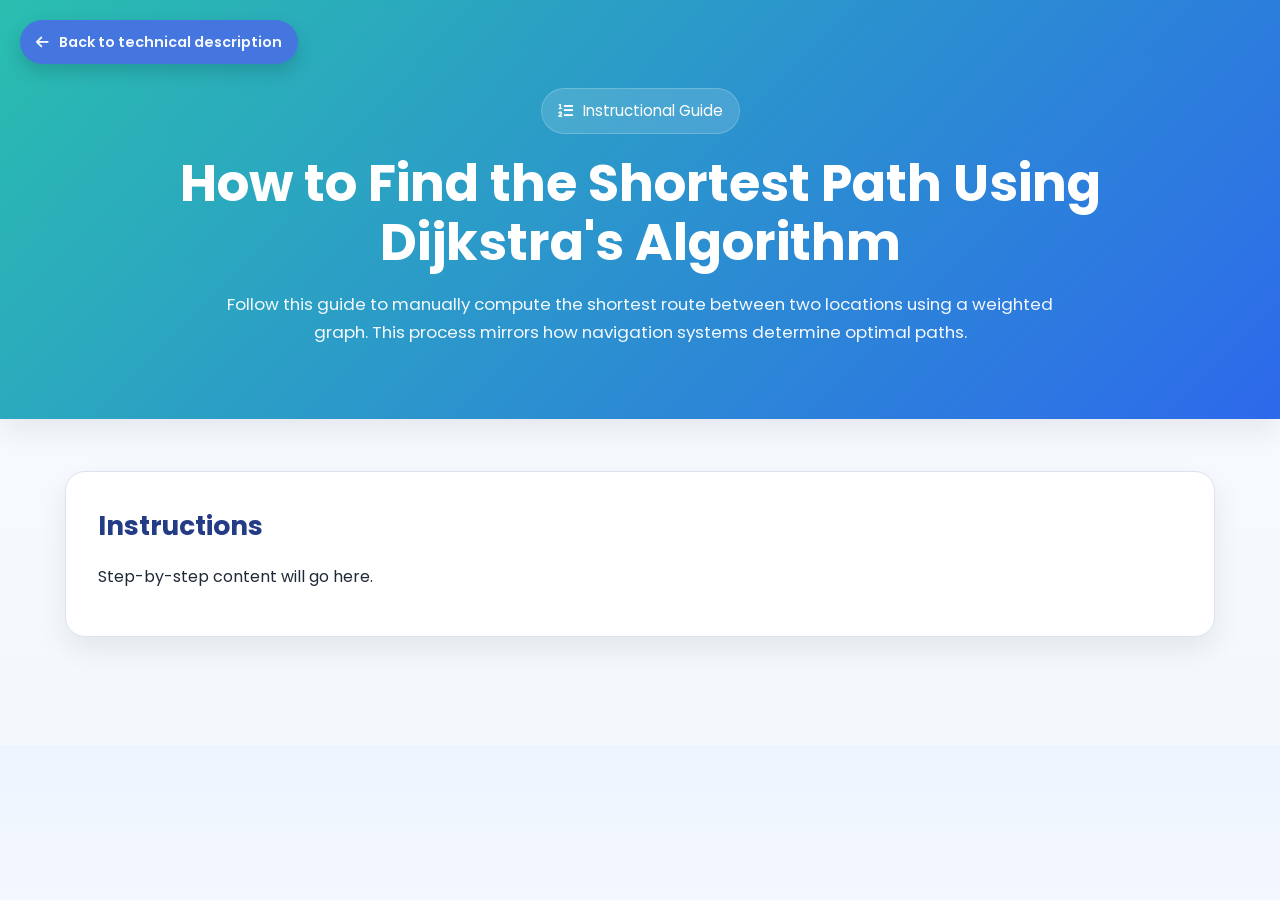
==== instructions.html @ 1e967778 "Adding instuctional set" ====
<!DOCTYPE html>
<html lang="en">

<head>
    <meta charset="UTF-8" />
    <meta name="viewport" content="width=device-width, initial-scale=1.0" />
    <title>Instructional Set | Dijkstra's Algorithm</title>
    <link rel="preconnect" href="https://fonts.googleapis.com" />
    <link rel="preconnect" href="https://fonts.gstatic.com" crossorigin />
    <link href="https://fonts.googleapis.com/css2?family=Poppins:wght@400;500;600;700&display=swap" rel="stylesheet" />
    <link rel="stylesheet" href="https://cdnjs.cloudflare.com/ajax/libs/font-awesome/6.6.0/css/all.min.css"
        integrity="sha512-Kc323vGBEqzTmouAECnVceyQqyqdsSiqLQISBL29aUW4U/M7pSPA/gEUZQqv1cwx4OnYxTxve5UMg5GT6L4JJg=="
        crossorigin="anonymous" referrerpolicy="no-referrer" />
    <link rel="stylesheet" href="css/main.css" />
    <link rel="shortcut icon" href="assets/vincelogo.svg" type="image/x-icon" />
</head>

<body>
    <!-- NAVIGATION -->
    <a href="index.html" class="corner-cta left">
        <i class="fa-solid fa-arrow-left"></i>
        Back to technical description
    </a>
    <!-- HEADING -->
    <header class="hero inverted">
        <div class="container">
            <p class="eyebrow">
                <i class="fa-solid fa-list-ol"></i>
                Instructional Guide
            </p>
            <h1>How to Find the Shortest Path Using Dijkstra's Algorithm</h1>
            <p class="hero-text">
                Follow this guide to manually compute the shortest route between two locations
                using a weighted graph. This process mirrors how navigation systems determine
                optimal paths.
            </p>
        </div>
    </header>
    <!-- MAIN -->
    <main class="container">
        <section class="card">
            <h2>Instructions</h2>
            <p>
                Step-by-step content will go here.
            </p>
        </section>
    </main>

</body>
---- css/main.css ----
* {
    margin: 0;
    padding: 0;
    box-sizing: border-box;
}

:root {
    --color-bg: #f4f7fb;
    --color-surface: #ffffff;
    --color-surface-soft: #f8fbff;
    --color-surface-alt: linear-gradient(180deg, #fbfdff 0%, #f6faff 100%);
    --color-primary: #4576df;
    --color-primary-dark: #243b86;
    --color-success: #16a34a;
    --color-warning: #f59e0b;
    --color-danger: #ef444470;
    --color-text: #1f2937;
    --color-muted: #6b7280;
    --color-border: #dbe3ef;
    --color-node: #dbeafe;
    --color-node-border: #3b82f6;
    --color-node-active: #fef3c7;
    --color-node-visited: #dcfce7;
    --color-node-end: #fce7f3;
    --color-node-end-border: #db2777;
    --color-edge: #8aa3c7;
    --color-edge-active: #2563eb;
    --color-edge-route: #16a34a;
    --shadow-main: 0 12px 30px rgba(15, 23, 42, 0.08);
    --radius-lg: 20px;
    --radius-md: 16px;
    --radius-sm: 12px;
    --transition-fast: 0.25s ease;
}

body {
    font-family: "Poppins", sans-serif;
    background: linear-gradient(180deg, #eef4ff 0%, #f8fbff 40%, var(--color-bg) 100%);
    color: var(--color-text);
    line-height: 1.7;
}

.container {
    width: min(1150px, 92%);
    margin: 0 auto;
}

/* HERO */
.hero {
    color: #fff;
    padding: 88px 0 72px;
    text-align: center;
    box-shadow: var(--shadow-main);
}

.hero.normal{
    background: linear-gradient(135deg, rgba(37, 99, 235, 0.96), rgba(20, 184, 166, 0.9));
}

.hero.inverted{
    background: linear-gradient(135deg,  rgba(20, 184, 166, 0.9), rgba(37, 99, 235, 0.96));
}

.eyebrow {
    display: inline-flex;
    align-items: center;
    gap: 10px;
    padding: 9px 16px;
    margin-bottom: 20px;
    border: 1px solid rgba(255, 255, 255, 0.2);
    border-radius: 999px;
    background: rgba(255, 255, 255, 0.14);
    font-size: 0.95rem;
    backdrop-filter: blur(10px);
}

.hero h1 {
    margin-bottom: 18px;
    font-size: clamp(2rem, 4vw, 3.4rem);
    line-height: 1.15;
    font-weight: 700;
}

.hero-text {
    max-width: 860px;
    margin: 0 auto;
    font-size: 1.05rem;
    color: rgba(255, 255, 255, 0.95);
}

/* MAIN */
main {
    padding: 52px 0 80px;
}

/* NAVIGATION */
.corner-cta {
    position: fixed;
    top: 20px;
    display: flex;
    align-items: center;
    gap: 10px;
    padding: 10px 16px;
    border-radius: 999px;
    background: var(--color-primary);
    color: rgba(255, 255, 255, 0.95);
    text-decoration: none;
    font-size: 0.9rem;
    font-weight: 600;
    box-shadow: 0 8px 18px rgba(0,0,0,0.15);
    transition: 0.2s ease;
    z-index: 1000;
}

.corner-cta.right {
    right: 20px;
}

.corner-cta.left {
    left: 20px;
}

.corner-cta:hover {
    transform: translateY(-2px);
    background: var(--color-primary-dark);
}

/* PANELS/CARDS */
.card,
.panel,
.feature-box,
.distance-row,
.process-list li {
    border: 1px solid var(--color-border);
    box-shadow: var(--shadow-main);
}

.card {
    margin-bottom: 28px;
    padding: 32px;
    border-radius: var(--radius-lg);
    background: var(--color-surface);
}

.card h2 {
    margin-bottom: 14px;
    font-size: 1.65rem;
    color: var(--color-primary-dark);
}

.card h3 {
    margin-bottom: 8px;
    font-size: 1.08rem;
}

.card p {
    margin-bottom: 14px;
}

.card ul,
.card ol {
    padding-left: 22px;
    margin-top: 10px;
}

.card li {
    margin-bottom: 8px;
}

strong {
    color: var(--color-primary-dark);
}

.panel {
    padding: 20px;
    border-radius: var(--radius-lg);
    background: var(--color-surface-alt);
}

.panel-header {
    margin-bottom: 14px;
}

.panel-header h3 {
    margin-bottom: 4px;
    color: var(--color-primary-dark);
}

.panel-header p {
    margin-bottom: 0;
    color: var(--color-muted);
    font-size: 0.95rem;
}

/* GRIDS */
.feature-grid,
.split-grid,
.interactive-demo {
    display: grid;
    gap: 22px;
}

.feature-grid {
    grid-template-columns: repeat(3, 1fr);
    margin: 22px 0;
}

.split-grid {
    grid-template-columns: repeat(2, 1fr);
    margin-top: 20px;
}

.interactive-demo {
    grid-template-columns: 1.5fr 0.9fr;
    align-items: start;
    margin-top: 20px;
}

.algorithm-foundation {
    margin: 20px 0 14px;
}

.foundation-note {
    margin-top: 2px;
    padding: 14px 16px;
    border: 1px solid #cfe0ff;
    border-radius: var(--radius-sm);
    background: #eef4ff;
    color: var(--color-primary-dark);
    font-weight: 500;
}

/* FEATURE BOXES */
.feature-box {
    padding: 24px 18px;
    border-radius: var(--radius-md);
    background: var(--color-surface-soft);
    text-align: center;
    transition: transform var(--transition-fast), box-shadow var(--transition-fast);
}

.feature-box:hover {
    transform: translateY(-4px);
    box-shadow: 0 10px 22px rgba(37, 99, 235, 0.12);
}

.feature-box i {
    margin-bottom: 12px;
    font-size: 1.75rem;
    color: var(--color-primary);
}

.feature-box p {
    margin-bottom: 0;
    color: var(--color-muted);
}

/* SVG */
.svg-shell {
    padding: 10px;
    overflow: hidden;
    border: 1px solid #e2e8f0;
    border-radius: var(--radius-md);
    background: linear-gradient(180deg, #fdfefe 0%, #f3f8ff 100%);
}

.def {
    display: inline-block;
    align-items: center;
    margin-right: 25px;
}

.graph-svg {
    display: block;
    width: 100%;
    height: auto;
}

/* EDGES */
.edge {
    stroke: var(--color-edge);
    stroke-width: 6;
    stroke-linecap: round;
}

.edge-active {
    stroke: var(--color-edge-active);
    stroke-width: 8;
}

.edge-route {
    stroke: var(--color-edge-route);
    stroke-width: 8;
}

.edge-faded {
    opacity: 0.25;
}

/* NODES */
.node {
    fill: var(--color-node);
    stroke: var(--color-node-border);
    stroke-width: 4;
}

.node-start {
    fill: var(--color-node-visited);
    stroke: var(--color-success);
}

.node-end {
    fill: var(--color-node-end);
    stroke: var(--color-node-end-border);
}

.node-current {
    fill: var(--color-node-active);
    stroke: var(--color-warning);
}

.node-visited {
    fill: var(--color-node-visited);
    stroke: var(--color-success);
}

.node-route {
    fill: var(--color-node-visited);
    stroke: var(--color-success);
}

.node-label {
    fill: #0f172a;
    font-size: 1.2rem;
    font-weight: 700;
    text-anchor: middle;
    dominant-baseline: middle;
}

.node-label-sm {
    font-size: 1rem;
}

/* SVG LABELS */
.weight-label {
    fill: #1e3a8a;
    font-size: 1rem;
    font-weight: 700;
    text-anchor: middle;
}

.road-line {
    stroke: #94a3b8;
    stroke-width: 18;
    stroke-linecap: round;
}

.intersection {
    fill: var(--color-primary);
    stroke: #fff;
    stroke-width: 5;
}

.route-line {
    fill: none;
    stroke: var(--color-danger);
    stroke-width: 8;
    stroke-linecap: round;
    stroke-linejoin: round;
    stroke-dasharray: 10 8;
}

.mini-label {
    fill: #1e293b;
    font-size: 1rem;
    font-weight: 700;
}

.diagram-label {
    fill: var(--color-primary-dark);
    font-size: 0.95rem;
    font-weight: 600;
}

.label-line {
    stroke: var(--color-primary-dark);
    stroke-width: 2.5;
    stroke-linecap: round;
}

/* LEGEND */
.legend {
    display: flex;
    flex-wrap: wrap;
    gap: 18px;
    margin-top: 16px;
    color: var(--color-muted);
    font-size: 0.95rem;
}

.legend span {
    display: inline-flex;
    align-items: center;
    gap: 8px;
}

.legend-dot {
    display: inline-block;
    width: 14px;
    height: 14px;
    border-radius: 50%;
}

.legend-default {
    background: var(--color-node);
}

.legend-line {
    display: inline-block;
    width: 22px;
    height: 4px;
    border-radius: 999px;
    background: var(--color-edge);
}

.legend-weight {
    display: inline-flex;
    align-items: center;
    justify-content: center;
    width: 22px;
    height: 22px;
    border-radius: 50%;
    background: #eef4ff;
    color: var(--color-primary-dark);
    font-size: 0.85rem;
    font-weight: 700;
    border: 1px solid #cfe0ff;
}

.distance-table {
    display: grid;
    gap: 10px;
    margin-top: 18px;
}

.distance-row {
    display: flex;
    justify-content: space-between;
    align-items: center;
    padding: 12px 14px;
    border-radius: var(--radius-sm);
    background: var(--color-surface);
}

.distance-row span {
    font-weight: 600;
}

.distance-row strong {
    color: var(--color-primary);
    font-size: 1rem;
}

/* DEMOS */
.demo-controls {
    display: flex;
    gap: 12px;
    margin-top: 20px;
}

.demo-btn {
    display: inline-flex;
    align-items: center;
    gap: 8px;
    padding: 12px 18px;
    border: none;
    border-radius: var(--radius-sm);
    font-family: inherit;
    font-size: 0.96rem;
    font-weight: 600;
    cursor: pointer;
    transition: transform 0.2s ease, opacity 0.2s ease, background 0.2s ease;
}

.demo-btn:hover {
    transform: translateY(-2px);
}

.demo-btn:disabled {
    opacity: 0.45;
    cursor: not-allowed;
    transform: none;
}

.demo-btn-primary {
    background: var(--color-primary);
    color: #fff;
}

.demo-btn-secondary {
    background: #eaf1ff;
    color: var(--color-primary-dark);
}

/* SVG FORMATTING */
.distance-box {
    fill: #fff;
    stroke: #cbd5e1;
    stroke-width: 2;
}

.distance-text {
    fill: var(--color-primary-dark);
    font-size: 1rem;
    font-weight: 700;
    text-anchor: middle;
}

.process-list {
    display: grid;
    gap: 10px;
}

.process-list li {
    padding: 14px 16px;
    border-radius: var(--radius-sm);
    background: var(--color-surface-soft);
    list-style-position: inside;
}

/* MISC */
.step-badge {
    display: inline-block;
    padding: 8px 14px;
    margin-bottom: 14px;
    border-radius: 999px;
    background: var(--color-primary);
    color: #fff;
    font-size: 0.9rem;
    font-weight: 600;
}

.result-note {
    margin-top: 14px;
    padding: 12px 14px;
    border: 1px solid #bbf7d0;
    border-radius: var(--radius-sm);
    background: #ecfdf5;
    color: #166534;
    font-weight: 500;
}

.conclusion {
    border-left: 6px solid var(--color-primary);
    background: linear-gradient(180deg, #ffffff 0%, #f8fbff 100%);
}

.references-list {
    margin-top: 10px;
    padding-left: 20px;
}

.references-list li {
    margin-bottom: 8px;
    line-height: 1.5;
}

/* UI */
@media (max-width: 980px) {
    .feature-grid,
    .split-grid,
    .interactive-demo {
        grid-template-columns: 1fr;
    }
}

@media (max-width: 640px) {
    .hero {
        padding: 68px 0 54px;
    }

    .card {
        padding: 22px 18px;
    }

    .demo-controls {
        flex-direction: column;
    }

    .hero-text {
        font-size: 0.98rem;
    }

    .card h2 {
        font-size: 1.35rem;
    }
}
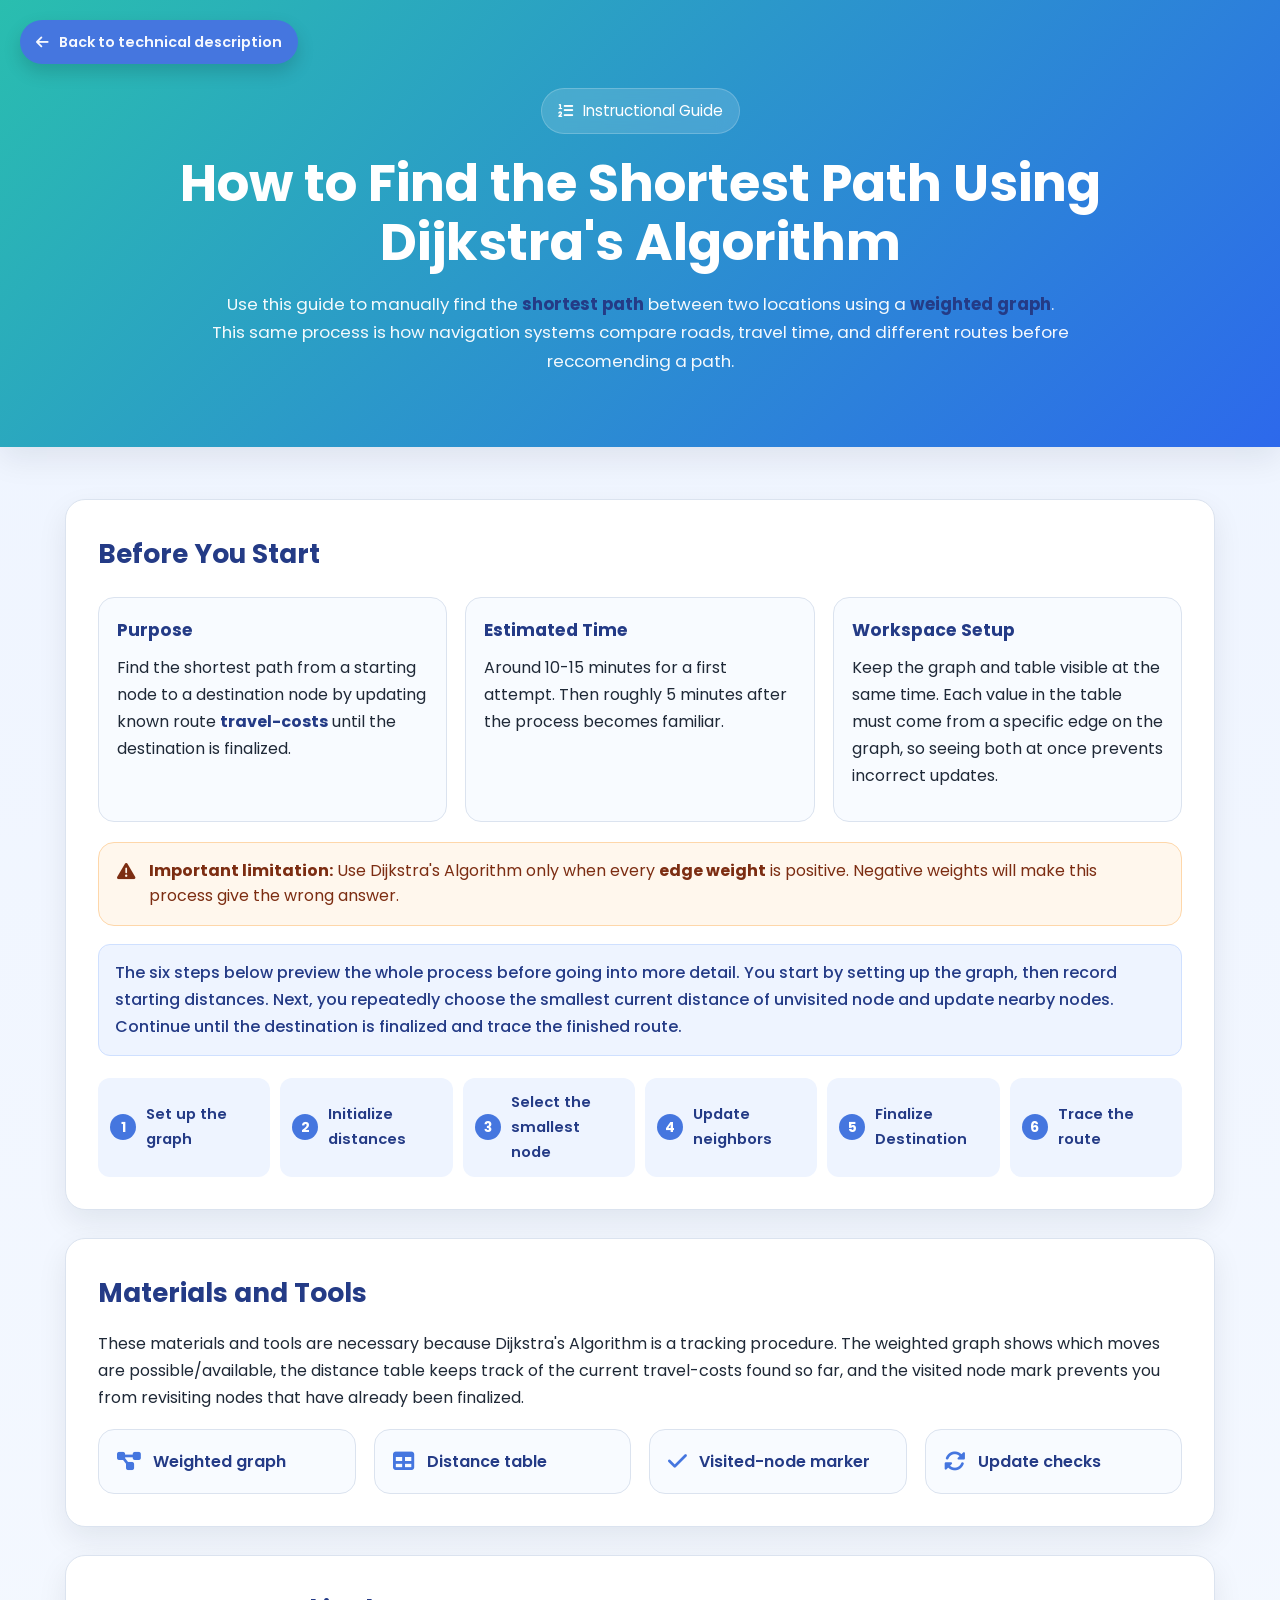
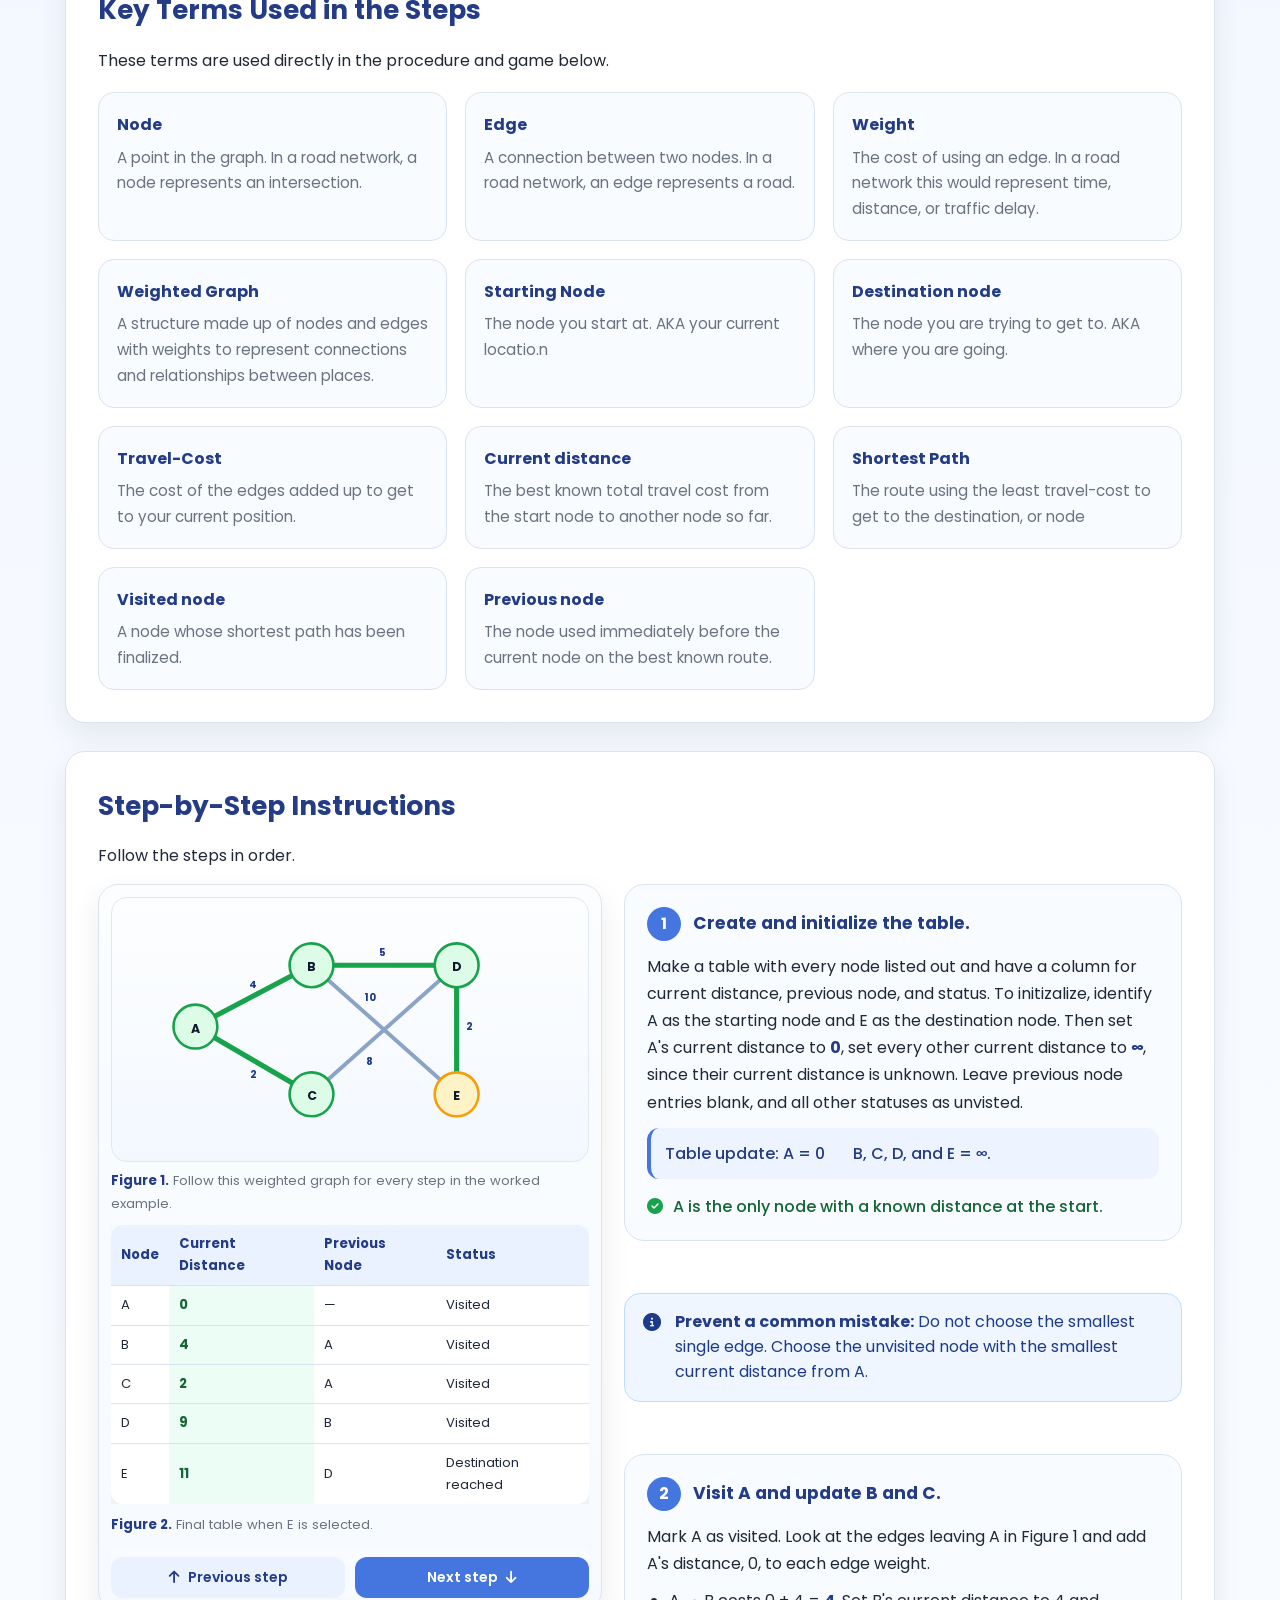
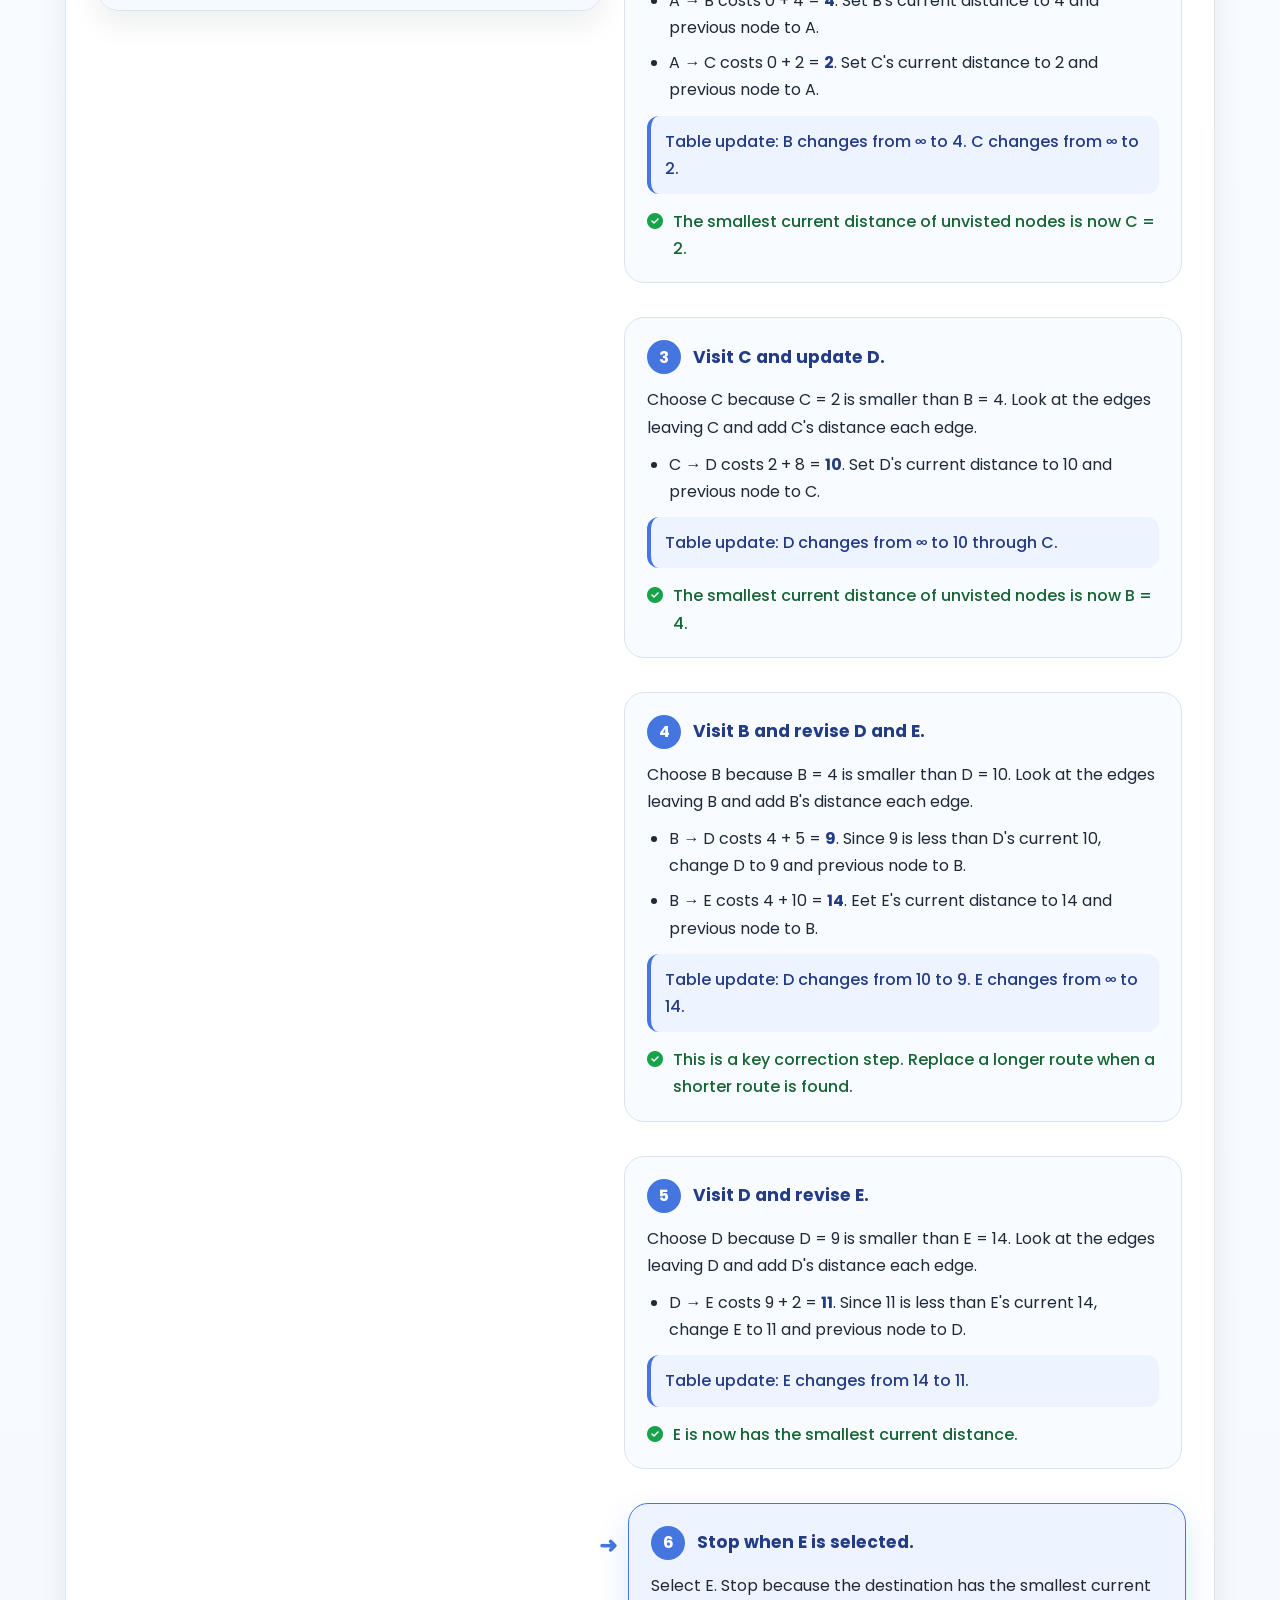
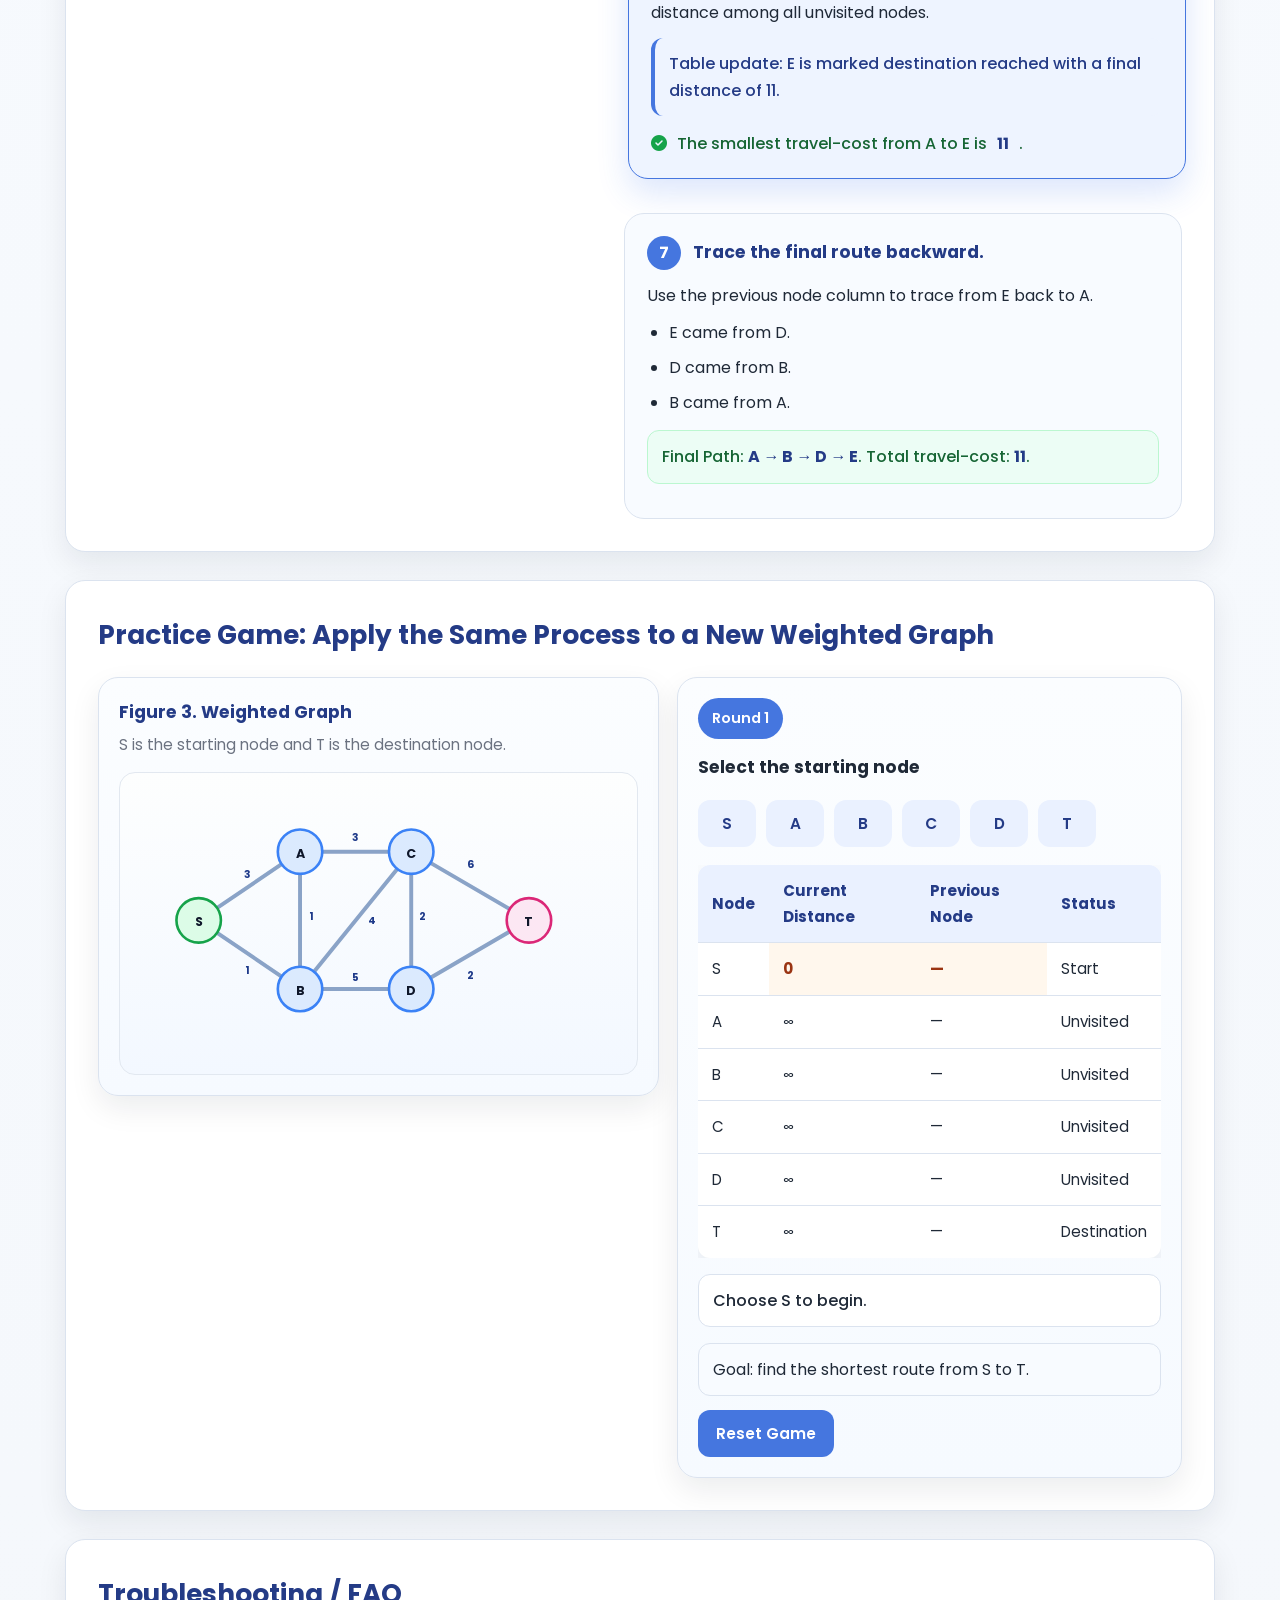
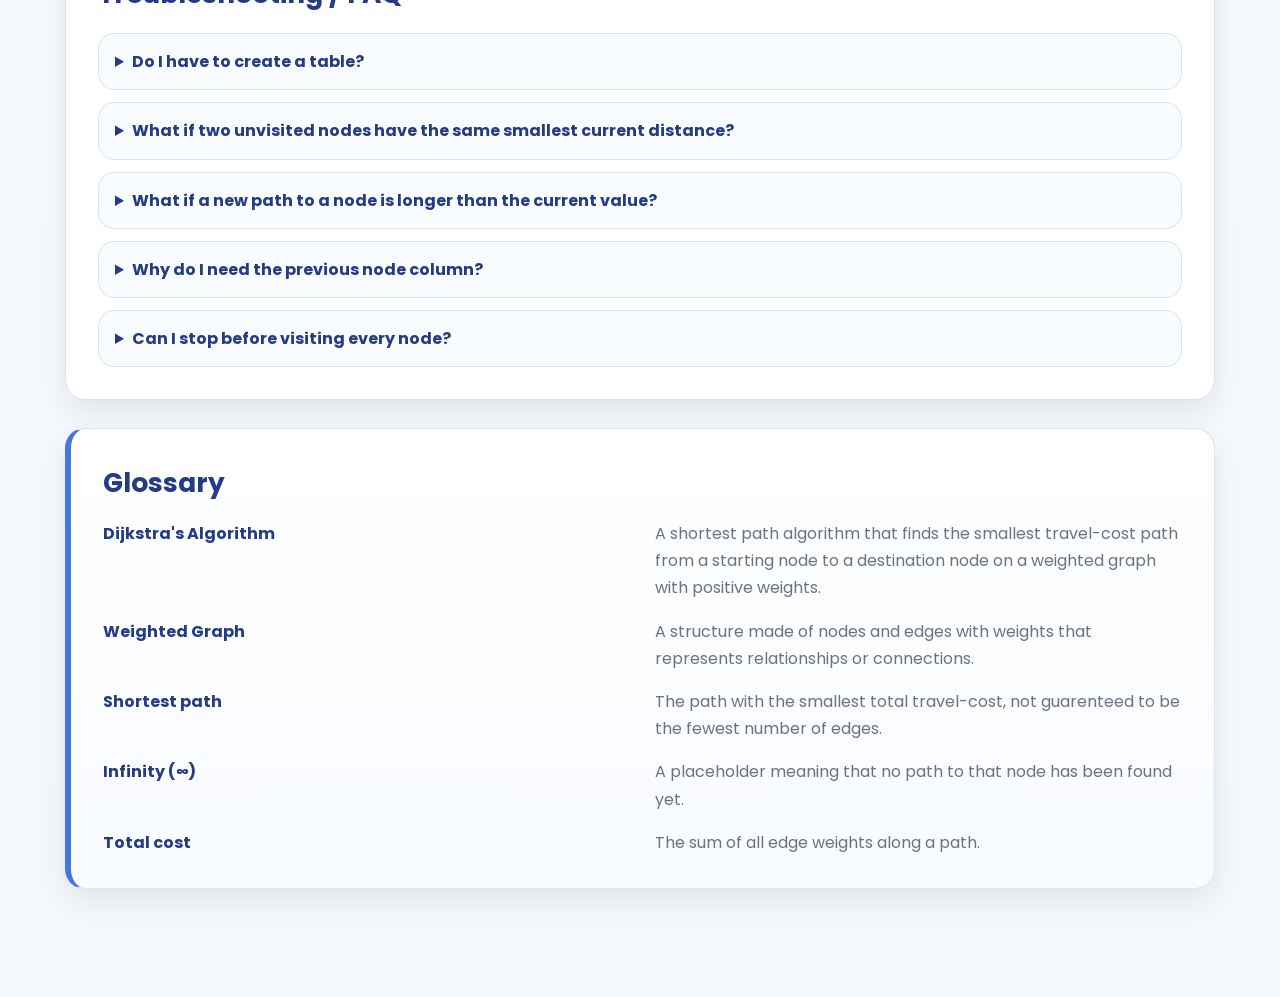
==== commit 94a33cdd: "Added instructional set" ====
--- a/instructions.html
+++ b/instructions.html
@@ -30,20 +30,430 @@
             </p>
             <h1>How to Find the Shortest Path Using Dijkstra's Algorithm</h1>
             <p class="hero-text">
-                Follow this guide to manually compute the shortest route between two locations
-                using a weighted graph. This process mirrors how navigation systems determine
-                optimal paths.
+                Use this guide to manually find the <strong>shortest path</strong> between two locations
+                using a <strong>weighted graph</strong>. This same process is how navigation
+                systems compare roads, travel time, and different routes before reccomending a path.
             </p>
         </div>
     </header>
     <!-- MAIN -->
-    <main class="container">
+    <main class="container instruction-page">
+        <!-- SECTION 1 -->
+        <section class="card guide-overview">
+            <h2>Before You Start</h2>
+            <div class="overview-grid">
+                <div>
+                    <h3>Purpose</h3>
+                    <p>Find the shortest path from a starting node to a destination node by updating known route
+                        <strong>travel-costs</strong> until the destination is finalized.
+                    </p>
+                </div>
+                <div>
+                    <h3>Estimated Time</h3>
+                    <p>Around 10-15 minutes for a first attempt. Then roughly 5 minutes after the process becomes
+                        familiar.</p>
+                </div>
+                <div>
+                    <h3>Workspace Setup</h3>
+                    <p>Keep the graph and table visible at the same time. Each value in the table must come from a
+                        specific edge on the graph, so seeing both at once prevents incorrect updates.</p>
+                </div>
+            </div>
+            <div class="notice warning-box"><i class="fa-solid fa-triangle-exclamation"></i>
+                <div><strong>Important limitation:</strong> Use Dijkstra's Algorithm only when every <strong>edge
+                        weight</strong> is positive. Negative weights will make this process give the wrong answer.
+                </div>
+            </div>
+            <p class="section-rationale">The six steps below preview the whole process before going into more detail.
+                You start by setting up the graph, then record starting distances. Next, you repeatedly choose the
+                smallest current distance of unvisited node and update nearby nodes. Continue until the destination is
+                finalized and trace the finished route.</p>
+            <div class="phase-strip" aria-label="Major phases of the process"><span><strong>1</strong> Set up the
+                    graph</span><span><strong>2</strong> Initialize distances</span><span><strong>3</strong> Select the
+                    smallest node</span><span><strong>4</strong> Update neighbors</span><span><strong>5</strong>
+                    Finalize
+                    Destination</span><span><strong>6</strong> Trace the route</span></div>
+        </section>
+        <!-- SECTION 2 -->
         <section class="card">
-            <h2>Instructions</h2>
-            <p>
-                Step-by-step content will go here.
+            <h2>Materials and Tools</h2>
+            <p>These materials and tools are necessary because Dijkstra's Algorithm is a tracking procedure. The
+                weighted graph shows which moves are possible/available, the distance table keeps track of the current
+                travel-costs found so far, and the visited node mark prevents you from revisiting nodes that have
+                already been
+                finalized.
             </p>
+            <div class="materials-grid">
+                <div class="material-card"><i class="fa-solid fa-diagram-project"></i><span>Weighted graph</span></div>
+                <div class="material-card"><i class="fa-solid fa-table"></i><span>Distance table</span></div>
+                <div class="material-card"><i class="fa-solid fa-check"></i><span>Visited-node marker</span></div>
+                <div class="material-card"><i class="fa-solid fa-rotate"></i><span>Update checks</span></div>
+            </div>
+        </section>
+        <!-- SECTION 3 -->
+        <section class="card">
+            <h2>Key Terms Used in the Steps</h2>
+            <p>These terms are used directly in the procedure and game below.</p>
+            <div class="term-grid">
+                <div class="term-card"><strong>Node</strong><span>A point in the graph. In a road network, a node
+                        represents an intersection.</span></div>
+                <div class="term-card"><strong>Edge</strong><span>A connection between two nodes. In a road network, an
+                        edge represents a road.</span></div>
+                <div class="term-card"><strong>Weight</strong><span>The cost of using an edge. In a road network this
+                        would represent time, distance, or traffic delay.</span></div>
+                <div class="term-card"><strong>Weighted Graph</strong><span>A structure made up of nodes and edges with
+                        weights to represent connections and relationships between places.</span></div>
+                <div class="term-card"><strong>Starting Node</strong><span>The node you start at. AKA your current
+                        locatio.n</span></div>
+                <div class="term-card"><strong>Destination node</strong><span>The node you are trying to get to. AKA
+                        where you are going.</span>
+                </div>
+                <div class="term-card"><strong>Travel-Cost</strong><span>The cost of the edges added up to get to your
+                        current position.</span></div>
+                <div class="term-card"><strong>Current distance</strong><span>The best known total travel cost from the
+                        start
+                        node to another node so far.</span></div>
+                <div class="term-card"><strong>Shortest Path</strong><span>The route using the least travel-cost to get
+                        to the destination, or node</span></div>
+                <div class="term-card"><strong>Visited node</strong><span>A node whose shortest path has been
+                        finalized.</span></div>
+                <div class="term-card"><strong>Previous node</strong><span>The node used immediately before the current
+                        node on the best known route.</span></div>
+            </div>
+        </section>
+        <!-- SECTION 4 -->
+        <section class="card">
+            <h2>Step-by-Step Instructions</h2>
+            <p>Follow the steps in order.</p>
+            <div class="instruction-workspace">
+                <div class="panel sticky-reference">
+                    <div class="svg-shell">
+                        <svg viewBox="0 0 720 390" class="graph-svg"
+                            aria-label="Weighted graph for instructional procedure">
+                            <line id="work-edge-ab" x1="120" y1="190" x2="300" y2="95" class="edge work-edge" />
+                            <line id="work-edge-ac" x1="120" y1="190" x2="300" y2="295" class="edge work-edge" />
+                            <line id="work-edge-bd" x1="300" y1="95" x2="525" y2="95" class="edge work-edge" />
+                            <line id="work-edge-cd" x1="300" y1="295" x2="525" y2="95" class="edge work-edge" />
+                            <line id="work-edge-be" x1="300" y1="95" x2="525" y2="295" class="edge work-edge" />
+                            <line id="work-edge-de" x1="525" y1="95" x2="525" y2="295" class="edge work-edge" />
+                            <text x="210" y="130" class="weight-label">4</text><text x="210" y="270"
+                                class="weight-label">2</text><text x="410" y="80" class="weight-label">5</text><text
+                                x="390" y="250" class="weight-label">8</text><text x="390" y="150"
+                                class="weight-label">10</text><text x="545" y="195" class="weight-label">2</text>
+                            <circle id="work-node-a" cx="120" cy="190" r="34" class="node work-node node-start" />
+                            <circle id="work-node-b" cx="300" cy="95" r="34" class="node work-node" />
+                            <circle id="work-node-c" cx="300" cy="295" r="34" class="node work-node" />
+                            <circle id="work-node-d" cx="525" cy="95" r="34" class="node work-node" />
+                            <circle id="work-node-e" cx="525" cy="295" r="34" class="node work-node node-end" />
+                            <text x="120" y="194" class="node-label">A</text><text x="300" y="99"
+                                class="node-label">B</text><text x="300" y="299" class="node-label">C</text><text
+                                x="525" y="99" class="node-label">D</text><text x="525" y="299"
+                                class="node-label">E</text>
+                        </svg>
+                    </div>
+                    <p class="caption"><strong>Figure 1.</strong> Follow this weighted graph for every step in the
+                        worked example.
+                    </p>
+                    <div class="mini-table-wrap">
+                        <table class="algorithm-table live-reference-table">
+                            <thead>
+                                <tr>
+                                    <th>Node</th>
+                                    <th>Current Distance</th>
+                                    <th>Previous Node</th>
+                                    <th>Status</th>
+                                </tr>
+                            </thead>
+                            <tbody>
+                                <tr>
+                                    <td>A</td>
+                                    <td id="workDistA">—</td>
+                                    <td id="workPrevA">—</td>
+                                    <td id="workStatusA">Not started</td>
+                                </tr>
+                                <tr>
+                                    <td>B</td>
+                                    <td id="workDistB">—</td>
+                                    <td id="workPrevB">—</td>
+                                    <td id="workStatusB">Not started</td>
+                                </tr>
+                                <tr>
+                                    <td>C</td>
+                                    <td id="workDistC">—</td>
+                                    <td id="workPrevC">—</td>
+                                    <td id="workStatusC">Not started</td>
+                                </tr>
+                                <tr>
+                                    <td>D</td>
+                                    <td id="workDistD">—</td>
+                                    <td id="workPrevD">—</td>
+                                    <td id="workStatusD">Not started</td>
+                                </tr>
+                                <tr>
+                                    <td>E</td>
+                                    <td id="workDistE">—</td>
+                                    <td id="workPrevE">—</td>
+                                    <td id="workStatusE">Not started</td>
+                                </tr>
+                            </tbody>
+                        </table>
+                    </div>
+                    <p class="caption" id="workTableCaption"><strong>Figure 2.</strong> Follow the table as it updates
+                        while you move through the steps.</p>
+                    <div class="step-nav-controls"><button id="prevWorkStep" class="demo-btn demo-btn-secondary"
+                            type="button"><i class="fa-solid fa-arrow-up"></i>Previous step</button><button
+                            id="nextWorkStep" class="demo-btn demo-btn-primary" type="button">Next step<i
+                                class="fa-solid fa-arrow-down"></i></button></div>
+                </div>
+                <div class="instruction-step-list">
+                    <div class="instruction-block" data-work-step="1">
+                        <h3><span>1</span> Create and initialize the table.</h3>
+                        <p class="command">Make a table with every node listed out and have a column for current
+                            distance, previous node, and status. To initizalize, identify A as the starting node and E
+                            as the destination node. Then set A's current distance to <strong>0</strong>, set every
+                            other current distance to <strong>∞</strong>, since their current distance is unknown.
+                            Leave previous node entries blank, and all other statuses as unvisted.</p>
+                        <p class="step-table-note">Table update: A = 0 &nbsp&nbsp&nbsp&nbsp&nbsp B, C, D, and E = ∞.</p>
+                        <p class="check"><i class="fa-solid fa-circle-check"></i> A is the only node with a known
+                            distance at the start.</p>
+                    </div>
+                    <div class="notice caution-box"><i class="fa-solid fa-circle-info"></i>
+                        <div><strong>Prevent a common mistake:</strong> Do not choose the smallest single edge. Choose
+                            the unvisited node with the smallest current distance from A.</div>
+                    </div>
+                    <div class="instruction-block" data-work-step="2">
+                        <h3><span>2</span> Visit A and update B and C.</h3>
+                        <p class="command">Mark A as visited. Look at the edges leaving A in Figure 1 and add A's
+                            distance, 0, to each edge weight.</p>
+                        <ul>
+                            <li>A → B costs 0 + 4 = <strong>4</strong>. Set B's current distance to 4 and previous node
+                                to A.</li>
+                            <li>A → C costs 0 + 2 = <strong>2</strong>. Set C's current distance to 2 and previous node
+                                to A.</li>
+                        </ul>
+                        <p class="step-table-note">Table update: B changes from ∞ to 4. C changes from ∞ to 2.</p>
+                        <p class="check"><i class="fa-solid fa-circle-check"></i> The smallest current distance of
+                            unvisted nodes is now C = 2.</p>
+                    </div>
+                    <div class="instruction-block" data-work-step="3">
+                        <h3><span>3</span> Visit C and update D.</h3>
+                        <p class="command">Choose C because C = 2 is smaller than B = 4. Look at the edges leaving C and
+                            add C's distance each edge.</p>
+                        <ul>
+                            <li>C → D costs 2 + 8 = <strong>10</strong>. Set D's current distance to 10 and previous
+                                node to C.</li>
+                        </ul>
+                        <p class="step-table-note">Table update: D changes from ∞ to 10 through C.</p>
+                        <p class="check"><i class="fa-solid fa-circle-check"></i> The smallest current distance of
+                            unvisted nodes is now B = 4.</p>
+                    </div>
+                    <div class="instruction-block" data-work-step="4">
+                        <h3><span>4</span> Visit B and revise D and E.</h3>
+                        <p class="command">Choose B because B = 4 is smaller than D = 10. Look at the edges leaving B
+                            and add B's distance each edge.</p>
+                        <ul>
+                            <li>B → D costs 4 + 5 = <strong>9</strong>. Since 9 is less than D's current 10, change D to
+                                9 and previous node to B.</li>
+                            <li>B → E costs 4 + 10 = <strong>14</strong>. Eet E's current distance to 14 and previous
+                                node to B.</li>
+                        </ul>
+                        <p class="step-table-note">Table update: D changes from 10 to 9. E changes from ∞ to 14.</p>
+                        <p class="check"><i class="fa-solid fa-circle-check"></i> This is a key correction step.
+                            Replace a longer route when a shorter route is found.</p>
+                    </div>
+                    <div class="instruction-block" data-work-step="5">
+                        <h3><span>5</span> Visit D and revise E.</h3>
+                        <p class="command">Choose D because D = 9 is smaller than E = 14. Look at the edges leaving D
+                            and add D's distance each edge.</p>
+                        <ul>
+                            <li>D → E costs 9 + 2 = <strong>11</strong>. Since 11 is less than E's current 14, change E
+                                to 11 and previous node to D.</li>
+                        </ul>
+                        <p class="step-table-note">Table update: E changes from 14 to 11.</p>
+                        <p class="check"><i class="fa-solid fa-circle-check"></i> E is now has the smallest current
+                            distance.
+                        </p>
+                    </div>
+                    <div class="instruction-block" data-work-step="6">
+                        <h3><span>6</span> Stop when E is selected.</h3>
+                        <p class="command">Select E. Stop because the destination has the smallest current distance
+                            among all unvisited nodes.</p>
+                        <p class="step-table-note">Table update: E is marked destination reached with a final distance
+                            of 11.</p>
+                        <p class="check"><i class="fa-solid fa-circle-check"></i> The smallest travel-cost from A to E
+                            is <strong>11</strong>.
+                        </p>
+                    </div>
+                    <div class="instruction-block" data-work-step="7">
+                        <h3><span>7</span> Trace the final route backward.</h3>
+                        <p class="command">Use the previous node column to trace from E back to A.</p>
+                        <ul>
+                            <li>E came from D.</li>
+                            <li>D came from B.</li>
+                            <li>B came from A.</li>
+                        </ul>
+                        <p class="result-note">Final Path: <strong>A → B → D → E</strong>. Total travel-cost:
+                            <strong>11</strong>.
+                        </p>
+                    </div>
+                </div>
+            </div>
+        </section>
+        <!-- SECTION 5 -->
+        <section class="card">
+            <h2>Practice Game: Apply the Same Process to a New Weighted Graph</h2>
+            <div class="game-grid transfer-game">
+                <div class="panel">
+                    <div class="panel-header">
+                        <h3>Figure 3. Weighted Graph</h3>
+                        <p>S is the starting node and T is the destination node.</p>
+                    </div>
+                    <div class="svg-shell"><svg viewBox="0 0 760 430" class="graph-svg" id="gameGraph"
+                            aria-label="Dijkstra practice game graph">
+                            <line id="game-edge-sa" x1="105" y1="210" x2="260" y2="105" class="edge game-edge" />
+                            <line id="game-edge-sb" x1="105" y1="210" x2="260" y2="315" class="edge game-edge" />
+                            <line id="game-edge-ba" x1="260" y1="315" x2="260" y2="105" class="edge game-edge" />
+                            <line id="game-edge-ac" x1="260" y1="105" x2="430" y2="105" class="edge game-edge" />
+                            <line id="game-edge-bc" x1="260" y1="315" x2="430" y2="105" class="edge game-edge" />
+                            <line id="game-edge-bd" x1="260" y1="315" x2="430" y2="315" class="edge game-edge" />
+                            <line id="game-edge-cd" x1="430" y1="105" x2="430" y2="315" class="edge game-edge" />
+                            <line id="game-edge-ct" x1="430" y1="105" x2="610" y2="210" class="edge game-edge" />
+                            <line id="game-edge-dt" x1="430" y1="315" x2="610" y2="210" class="edge game-edge" /><text
+                                x="180" y="145" class="weight-label">3</text><text x="180" y="292"
+                                class="weight-label">1</text><text x="278" y="210" class="weight-label">1</text><text
+                                x="345" y="88" class="weight-label">3</text><text x="370" y="215"
+                                class="weight-label">4</text><text x="345" y="302" class="weight-label">5</text><text
+                                x="448" y="210" class="weight-label">2</text><text x="520" y="130"
+                                class="weight-label">6</text><text x="520" y="300" class="weight-label">2</text>
+                            <circle id="game-node-s" cx="105" cy="210" r="34" class="node node-start game-node" />
+                            <circle id="game-node-a" cx="260" cy="105" r="34" class="node game-node" />
+                            <circle id="game-node-b" cx="260" cy="315" r="34" class="node game-node" />
+                            <circle id="game-node-c" cx="430" cy="105" r="34" class="node game-node" />
+                            <circle id="game-node-d" cx="430" cy="315" r="34" class="node game-node" />
+                            <circle id="game-node-t" cx="610" cy="210" r="34" class="node node-end game-node" /><text
+                                x="105" y="214" class="node-label">S</text><text x="260" y="109"
+                                class="node-label">A</text><text x="260" y="319" class="node-label">B</text><text
+                                x="430" y="109" class="node-label">C</text><text x="430" y="319"
+                                class="node-label">D</text><text x="610" y="214" class="node-label">T</text>
+                        </svg></div>
+                </div>
+                <div class="panel game-panel">
+                    <div class="step-badge" id="gameRound">Round 1</div>
+                    <h3 class="game-header" id="gameHeader">Select the starting node</h3>
+                    <p id="gamePrompt"></p>
+                    <div class="game-buttons" aria-label="Node selection buttons"><button
+                            class="demo-btn demo-btn-secondary game-choice" data-node="S">S</button><button
+                            class="demo-btn demo-btn-secondary game-choice" data-node="A">A</button><button
+                            class="demo-btn demo-btn-secondary game-choice" data-node="B">B</button><button
+                            class="demo-btn demo-btn-secondary game-choice" data-node="C">C</button><button
+                            class="demo-btn demo-btn-secondary game-choice" data-node="D">D</button><button
+                            class="demo-btn demo-btn-secondary game-choice" data-node="T">T</button></div>
+                    <div class="mini-table-wrap game-table">
+                        <table class="algorithm-table">
+                            <thead>
+                                <tr>
+                                    <th>Node</th>
+                                    <th>Current Distance</th>
+                                    <th>Previous Node</th>
+                                    <th>Status</th>
+                                </tr>
+                            </thead>
+                            <tbody>
+                                <tr>
+                                    <td>S</td>
+                                    <td id="gameDistS">0</td>
+                                    <td id="gamePrevS">—</td>
+                                    <td id="gameStatusS">Start</td>
+                                </tr>
+                                <tr>
+                                    <td>A</td>
+                                    <td id="gameDistA">∞</td>
+                                    <td id="gamePrevA">—</td>
+                                    <td id="gameStatusA">Unvisited</td>
+                                </tr>
+                                <tr>
+                                    <td>B</td>
+                                    <td id="gameDistB">∞</td>
+                                    <td id="gamePrevB">—</td>
+                                    <td id="gameStatusB">Unvisited</td>
+                                </tr>
+                                <tr>
+                                    <td>C</td>
+                                    <td id="gameDistC">∞</td>
+                                    <td id="gamePrevC">—</td>
+                                    <td id="gameStatusC">Unvisited</td>
+                                </tr>
+                                <tr>
+                                    <td>D</td>
+                                    <td id="gameDistD">∞</td>
+                                    <td id="gamePrevD">—</td>
+                                    <td id="gameStatusD">Unvisited</td>
+                                </tr>
+                                <tr>
+                                    <td>T</td>
+                                    <td id="gameDistT">∞</td>
+                                    <td id="gamePrevT">—</td>
+                                    <td id="gameStatusT">Destination</td>
+                                </tr>
+                            </tbody>
+                        </table>
+                    </div>
+                    <p class="game-feedback" id="gameFeedback">Choose the starting node to begin.</p>
+                    <p class="game-summary" id="gameSummary">Goal: find the shortest path from S to T.</p>
+                    <button id="resetGameBtn" class="demo-btn demo-btn-primary">Reset Game</button>
+                </div>
+            </div>
+        </section>
+        <!-- SECTION 6 -->
+        <section class="card">
+            <h2>Troubleshooting / FAQ</h2>
+            <div class="faq-list">
+                <details>
+                    <summary>Do I have to create a table?</summary>
+                    <p>For a manual instructional set, yes. The table is the easiest way to track current distances,
+                        previous nodes, and visited nodes without relying on memory.</p>
+                </details>
+                <details>
+                    <summary>What if two unvisited nodes have the same smallest current distance?</summary>
+                    <p>Choose either one. If the distances are equal, both selections are valid as long as you keep
+                        updating neighbors correctly.</p>
+                </details>
+                <details>
+                    <summary>What if a new path to a node is longer than the current value?</summary>
+                    <p>Ignore the longer path. Only change a current distance when the new travel-cost is smaller.</p>
+                </details>
+                <details>
+                    <summary>Why do I need the previous node column?</summary>
+                    <p>The distance column gives the travel-cost. The previous node column gives the path that produced
+                        that cost.</p>
+                </details>
+                <details>
+                    <summary>Can I stop before visiting every node?</summary>
+                    <p>Yes. If you only need one destination, stop when that destination is selected as the
+                        smallest current distance unvisited node.</p>
+                </details>
+            </div>
+        </section>
+        <!-- SECTION 7 -->
+        <section class="card conclusion">
+            <h2>Glossary</h2>
+            <dl class="glossary-list">
+                <dt>Dijkstra's Algorithm</dt>
+                <dd>A shortest path algorithm that finds the smallest travel-cost path from a starting node to a
+                    destination node on a weighted graph with positive weights.</dd>
+                <dt>Weighted Graph</dt>
+                <dd>A structure made of nodes and edges with weights that represents relationships or connections.</dd>
+                <dt>Shortest path</dt>
+                <dd>The path with the smallest total travel-cost, not guarenteed to be the fewest number of edges.</dd>
+                <dt>Infinity (∞)</dt>
+                <dd>A placeholder meaning that no path to that node has been found yet.</dd>
+                <dt>Total cost</dt>
+                <dd>The sum of all edge weights along a path.</dd>
+            </dl>
         </section>
     </main>
+    <script src="js/instructions.js"></script>
+    <script src="js/game.js"></script>
+</body>
 
-</body>+</html>
--- a/css/main.css
+++ b/css/main.css
@@ -594,4 +594,521 @@
     .card h2 {
         font-size: 1.35rem;
     }
+}
+
+/*  INSTRUCTIONAL SET */
+
+.guide-overview h3,
+.instruction-block h3,
+.material-card span {
+    color: var(--color-primary-dark);
+}
+
+.overview-grid,
+.materials-grid,
+.term-grid,
+.game-grid {
+    display: grid;
+    gap: 18px;
+}
+
+.overview-grid {
+    grid-template-columns: repeat(3, 1fr);
+    margin: 20px 0;
+}
+
+.overview-grid > div,
+.term-card,
+.material-card {
+    border: 1px solid var(--color-border);
+    border-radius: var(--radius-md);
+    background: var(--color-surface-soft);
+    padding: 18px;
+}
+
+.notice {
+    display: flex;
+    gap: 14px;
+    align-items: flex-start;
+    margin: 18px 0;
+    padding: 16px 18px;
+    border-radius: var(--radius-md);
+    line-height: 1.55;
+}
+
+.notice i {
+    margin-top: 4px;
+    font-size: 1.15rem;
+}
+
+.warning-box {
+    border: 1px solid #fed7aa;
+    background: #fff7ed;
+    color: #7c2d12;
+}
+
+.warning-box strong {
+    color: #7c2d12;
+}
+
+.caution-box {
+    border: 1px solid #bfdbfe;
+    background: #eff6ff;
+    color: #1e3a8a;
+}
+
+.phase-strip {
+    display: grid;
+    grid-template-columns: repeat(6, 1fr);
+    gap: 10px;
+    margin-top: 22px;
+}
+
+.phase-strip span {
+    display: flex;
+    align-items: center;
+    gap: 10px;
+    padding: 12px;
+    border-radius: var(--radius-sm);
+    background: #eef4ff;
+    color: var(--color-primary-dark);
+    font-size: 0.92rem;
+    font-weight: 600;
+}
+
+.phase-strip strong {
+    display: inline-flex;
+    align-items: center;
+    justify-content: center;
+    min-width: 26px;
+    height: 26px;
+    border-radius: 999px;
+    background: var(--color-primary);
+    color: #fff;
+    font-size: 0.85rem;
+}
+
+.materials-grid {
+    grid-template-columns: repeat(4, 1fr);
+    margin-top: 18px;
+}
+
+.material-card {
+    display: flex;
+    align-items: center;
+    gap: 12px;
+    font-weight: 600;
+}
+
+.material-card i {
+    color: var(--color-primary);
+    font-size: 1.35rem;
+}
+
+.term-grid {
+    grid-template-columns: repeat(3, 1fr);
+    margin-top: 18px;
+}
+
+.term-card strong,
+.term-card span {
+    display: block;
+}
+
+.term-card strong {
+    margin-bottom: 6px;
+}
+
+.term-card span {
+    color: var(--color-muted);
+    font-size: 0.95rem;
+}
+
+.caption {
+    margin-top: 12px;
+    margin-bottom: 0 !important;
+    color: var(--color-muted);
+    font-size: 0.95rem;
+}
+
+.instruction-block {
+    position: relative;
+    margin-top: 20px;
+    padding: 22px 22px 20px;
+    border: 1px solid var(--color-border);
+    border-radius: var(--radius-lg);
+    background: var(--color-surface-soft);
+    scroll-margin-top: 120px;
+    transition: border-color 0.2s ease, background 0.2s ease, box-shadow 0.2s ease, transform 0.2s ease;
+}
+
+.instruction-block h3 {
+    display: flex;
+    align-items: center;
+    gap: 12px;
+    margin-bottom: 12px;
+}
+
+.instruction-block h3 span {
+    display: inline-flex;
+    align-items: center;
+    justify-content: center;
+    min-width: 34px;
+    height: 34px;
+    border-radius: 999px;
+    background: var(--color-primary);
+    color: #fff;
+    font-size: 1rem;
+}
+
+.command {
+    margin-bottom: 10px !important;
+}
+
+.check {
+    display: flex;
+    align-items: flex-start;
+    gap: 10px;
+    margin-top: 12px;
+    margin-bottom: 0 !important;
+    color: #166534;
+    font-weight: 500;
+}
+
+.check i {
+    margin-top: 5px;
+    color: var(--color-success);
+}
+
+.mini-table-wrap {
+    overflow-x: auto;
+    margin: 16px 0;
+}
+
+.algorithm-table {
+    width: 100%;
+    border-collapse: collapse;
+    overflow: hidden;
+    border-radius: var(--radius-sm);
+    background: #fff;
+    box-shadow: var(--shadow-main);
+}
+
+.algorithm-table th,
+.algorithm-table td {
+    padding: 13px 14px;
+    border-bottom: 1px solid var(--color-border);
+    text-align: left;
+}
+
+.algorithm-table th {
+    background: #eaf1ff;
+    color: var(--color-primary-dark);
+    font-weight: 700;
+}
+
+.algorithm-table tr:last-child td {
+    border-bottom: none;
+}
+
+.game-grid {
+    margin-top: 20px;
+    align-items: start;
+}
+
+.game-buttons {
+    display: flex;
+    flex-wrap: wrap;
+    gap: 10px;
+    margin: 18px 0;
+}
+
+.game-choice {
+    min-width: 58px;
+    justify-content: center;
+}
+
+.game-choice.correct-choice {
+    background: #dcfce7;
+    color: #166534;
+}
+
+.game-choice.wrong-choice {
+    background: #fee2e2;
+    color: #991b1b;
+}
+
+.game-feedback {
+    min-height: 52px;
+    margin: 16px 0 !important;
+    padding: 12px 14px;
+    border: 1px solid var(--color-border);
+    border-radius: var(--radius-sm);
+    background: #fff;
+    font-weight: 500;
+}
+
+.game-feedback.success {
+    border-color: #bbf7d0;
+    background: #ecfdf5;
+    color: #166534;
+}
+
+.game-feedback.error {
+    border-color: #fecaca;
+    background: #fef2f2;
+    color: #991b1b;
+}
+
+.faq-list {
+    display: grid;
+    gap: 12px;
+    margin-top: 16px;
+}
+
+.faq-list details {
+    border: 1px solid var(--color-border);
+    border-radius: var(--radius-md);
+    background: var(--color-surface-soft);
+    padding: 14px 16px;
+}
+
+.faq-list summary {
+    cursor: pointer;
+    color: var(--color-primary-dark);
+    font-weight: 700;
+}
+
+.faq-list p {
+    margin: 10px 0 0 !important;
+}
+
+.glossary-list {
+    display: grid;
+    grid-template-columns: repeat(2, 1fr);
+    gap: 16px 24px;
+}
+
+.glossary-list dt {
+    color: var(--color-primary-dark);
+    font-weight: 700;
+}
+
+.glossary-list dd {
+    margin-left: 0;
+    color: var(--color-muted);
+}
+
+@media (max-width: 980px) {
+    .overview-grid,
+    .materials-grid,
+    .term-grid,
+    .phase-strip,
+    .glossary-list {
+        grid-template-columns: 1fr;
+    }
+}
+
+@media print {
+    .corner-cta,
+    .game-panel,
+    .game-grid .panel:first-child {
+        display: none;
+    }
+
+    body {
+        background: #fff;
+    }
+
+    .card,
+    .panel {
+        box-shadow: none;
+    }
+}
+
+/* LAYOUT + STICKY FIX */
+
+.instruction-workspace {
+    display: grid;
+    grid-template-columns: minmax(360px, 0.95fr) minmax(420px, 1.05fr);
+    gap: 22px;
+    align-items: start;
+}
+
+/* FIXED STICKY PANEL */
+.sticky-reference {
+    position: sticky;
+    top: 0;                         
+    align-self: start;
+    max-height: 100vh;              
+    overflow-y: auto;
+    padding: 12px;
+}
+
+.sticky-reference .svg-shell {
+    padding: 6px;
+}
+
+.sticky-reference .graph-svg {
+    max-height: 300px;
+}
+
+.sticky-reference .mini-table-wrap {
+    margin: 10px 0;
+}
+
+.sticky-reference .algorithm-table th,
+.sticky-reference .algorithm-table td {
+    padding: 8px 10px;
+    font-size: 0.82rem;
+}
+
+.sticky-reference .caption {
+    margin-top: 8px;
+    font-size: 0.82rem;
+}
+
+/* KEEP BUTTONS ALWAYS VISIBLE */
+.step-nav-controls {
+    position: sticky;
+    bottom: 0;
+    display: flex;
+    gap: 10px;
+    margin-top: 10px;
+    padding-top: 10px;
+    background: var(--color-surface-soft);
+}
+
+/* TABLE STATES */
+.live-reference-table td.changed,
+.game-table td.changed {
+    background: #fff7ed;
+    color: #9a3412;
+    font-weight: 700;
+}
+
+.live-reference-table td.final,
+.game-table td.final {
+    background: #ecfdf5;
+    color: #166534;
+    font-weight: 700;
+}
+
+/* TABLE NOTES */
+.step-table-note {
+    margin-top: 12px;
+    padding: 12px 14px;
+    border-left: 4px solid var(--color-primary);
+    background: #eef4ff;
+    border-radius: var(--radius-sm);
+    color: var(--color-primary-dark);
+    font-weight: 500;
+}
+
+/* GAME LAYOUT */
+.game-grid.transfer-game {
+    grid-template-columns: minmax(390px, 1fr) minmax(360px, 0.9fr);
+}
+
+.game-table {
+    margin-top: 14px;
+}
+
+.game-table td,
+.game-table th {
+    font-size: 0.94rem;
+}
+
+.game-summary {
+    margin-top: 12px;
+    padding: 12px 14px;
+    border-radius: var(--radius-sm);
+    background: #f8fbff;
+    border: 1px solid var(--color-border);
+}
+
+@media (max-width: 980px) {
+    .instruction-workspace,
+    .game-grid.transfer-game {
+        grid-template-columns: 1fr;
+    }
+
+    .sticky-reference {
+        position: static;
+        max-height: none;
+        overflow: visible;
+        padding: 0;
+    }
+}
+
+/* ACTIVE STEP */
+.section-rationale {
+    margin-top: 14px;
+    padding: 14px 16px;
+    border: 1px solid #cfe0ff;
+    border-radius: var(--radius-sm);
+    background: #eef4ff;
+    color: var(--color-primary-dark);
+    font-weight: 500;
+}
+
+.instruction-step-list {
+    display: grid;
+    gap: 34px;
+}
+
+.instruction-step-list .instruction-block {
+    margin-top: 0;
+    min-height: 230px;
+}
+
+.instruction-block.active-step {
+    border-color: var(--color-primary);
+    background: #eef4ff;
+    box-shadow: 0 14px 32px rgba(37, 99, 235, 0.16);
+    transform: translateX(4px);
+}
+
+.instruction-block.active-step::before {
+    content: "➜";
+    position: absolute;
+    left: -30px;
+    top: 24px;
+    color: var(--color-primary);
+    font-weight: 700;
+    font-size: 1.35rem;
+}
+
+.step-nav-controls .demo-btn {
+    flex: 1;
+    justify-content: center;
+    padding: 10px 12px;
+    font-size: 0.88rem;
+}
+
+@media (max-width: 980px) {
+    .instruction-block.active-step::before {
+        display: none;
+    }
+
+    .instruction-step-list .instruction-block {
+        min-height: auto;
+    }
+}
+
+/* GRAPH TRANSITIONS */
+.work-edge,
+.work-node {
+    transition: stroke 0.2s ease, stroke-width 0.2s ease, fill 0.2s ease, opacity 0.2s ease;
+}
+
+.work-edge.edge-active,
+.work-edge.edge-route {
+    opacity: 1;
+}
+
+.work-node.node-current,
+.work-node.node-visited,
+.work-node.node-route {
+    opacity: 1;
 }
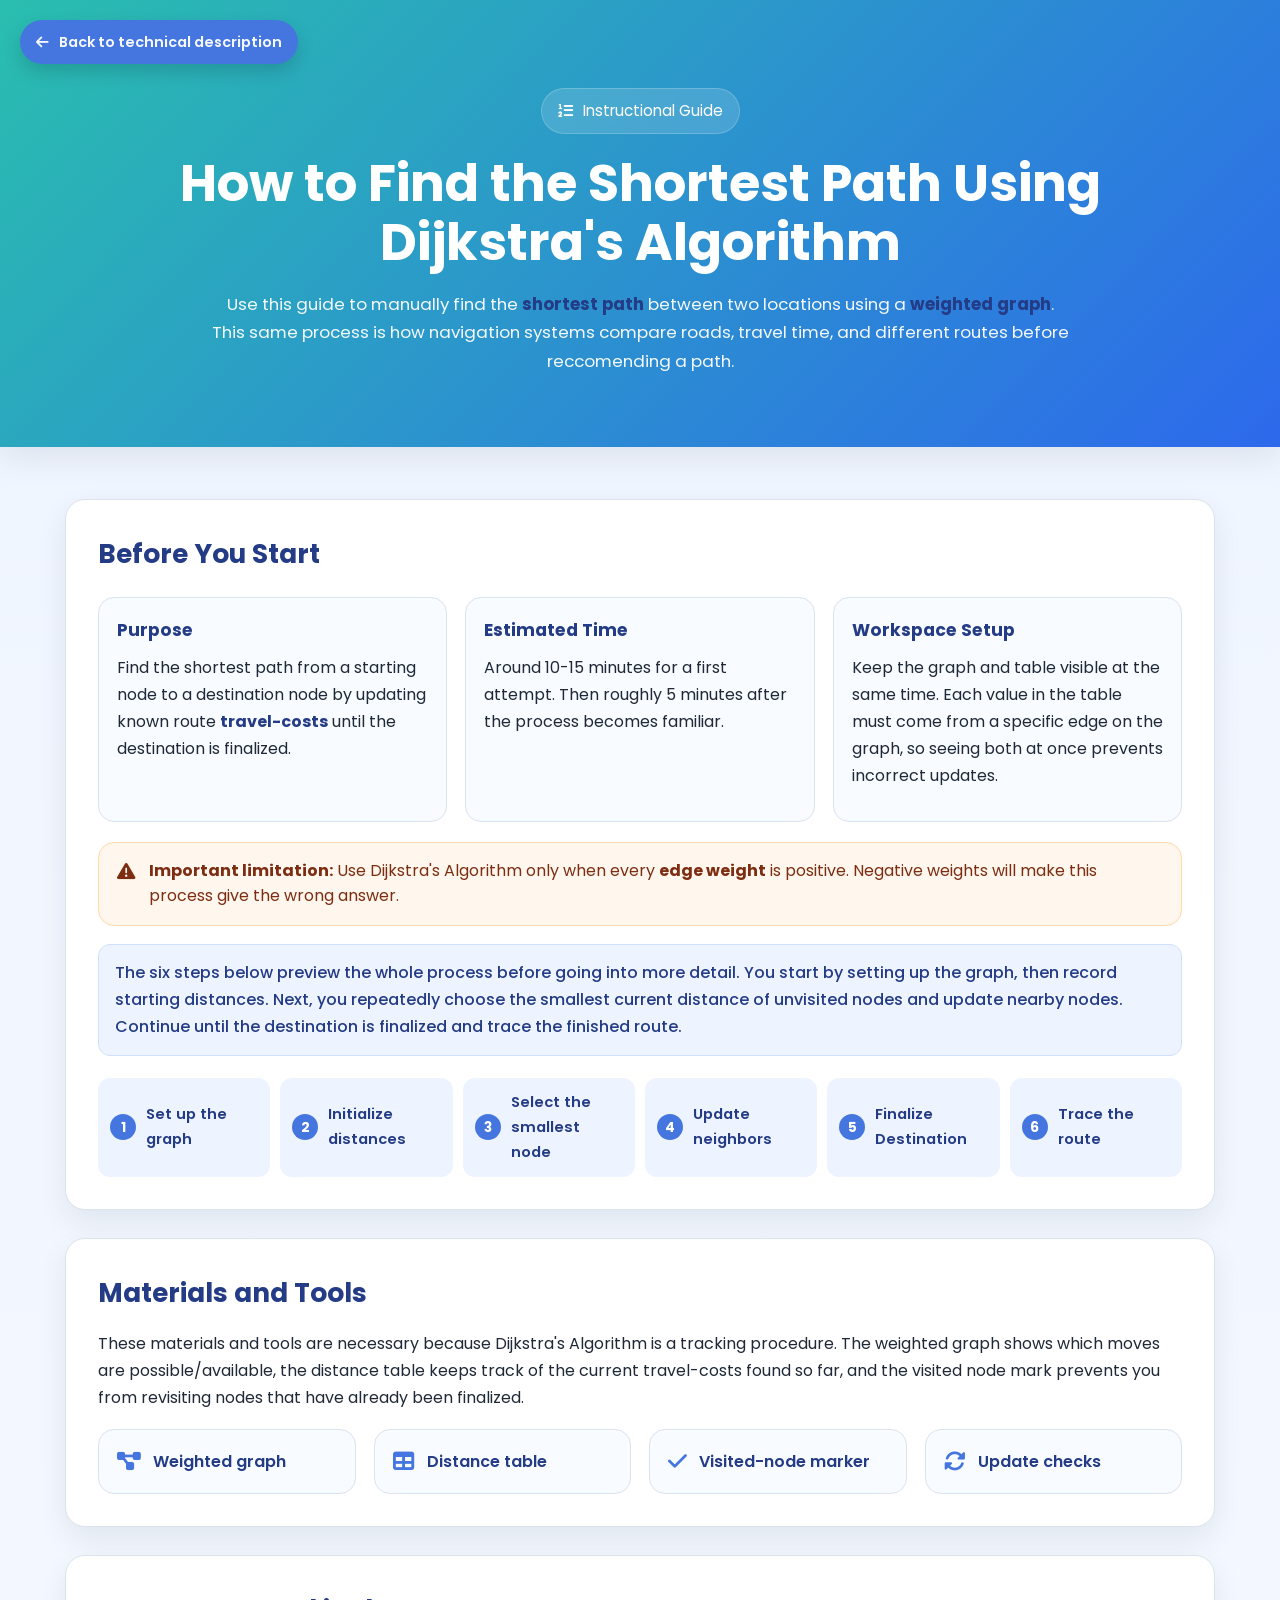
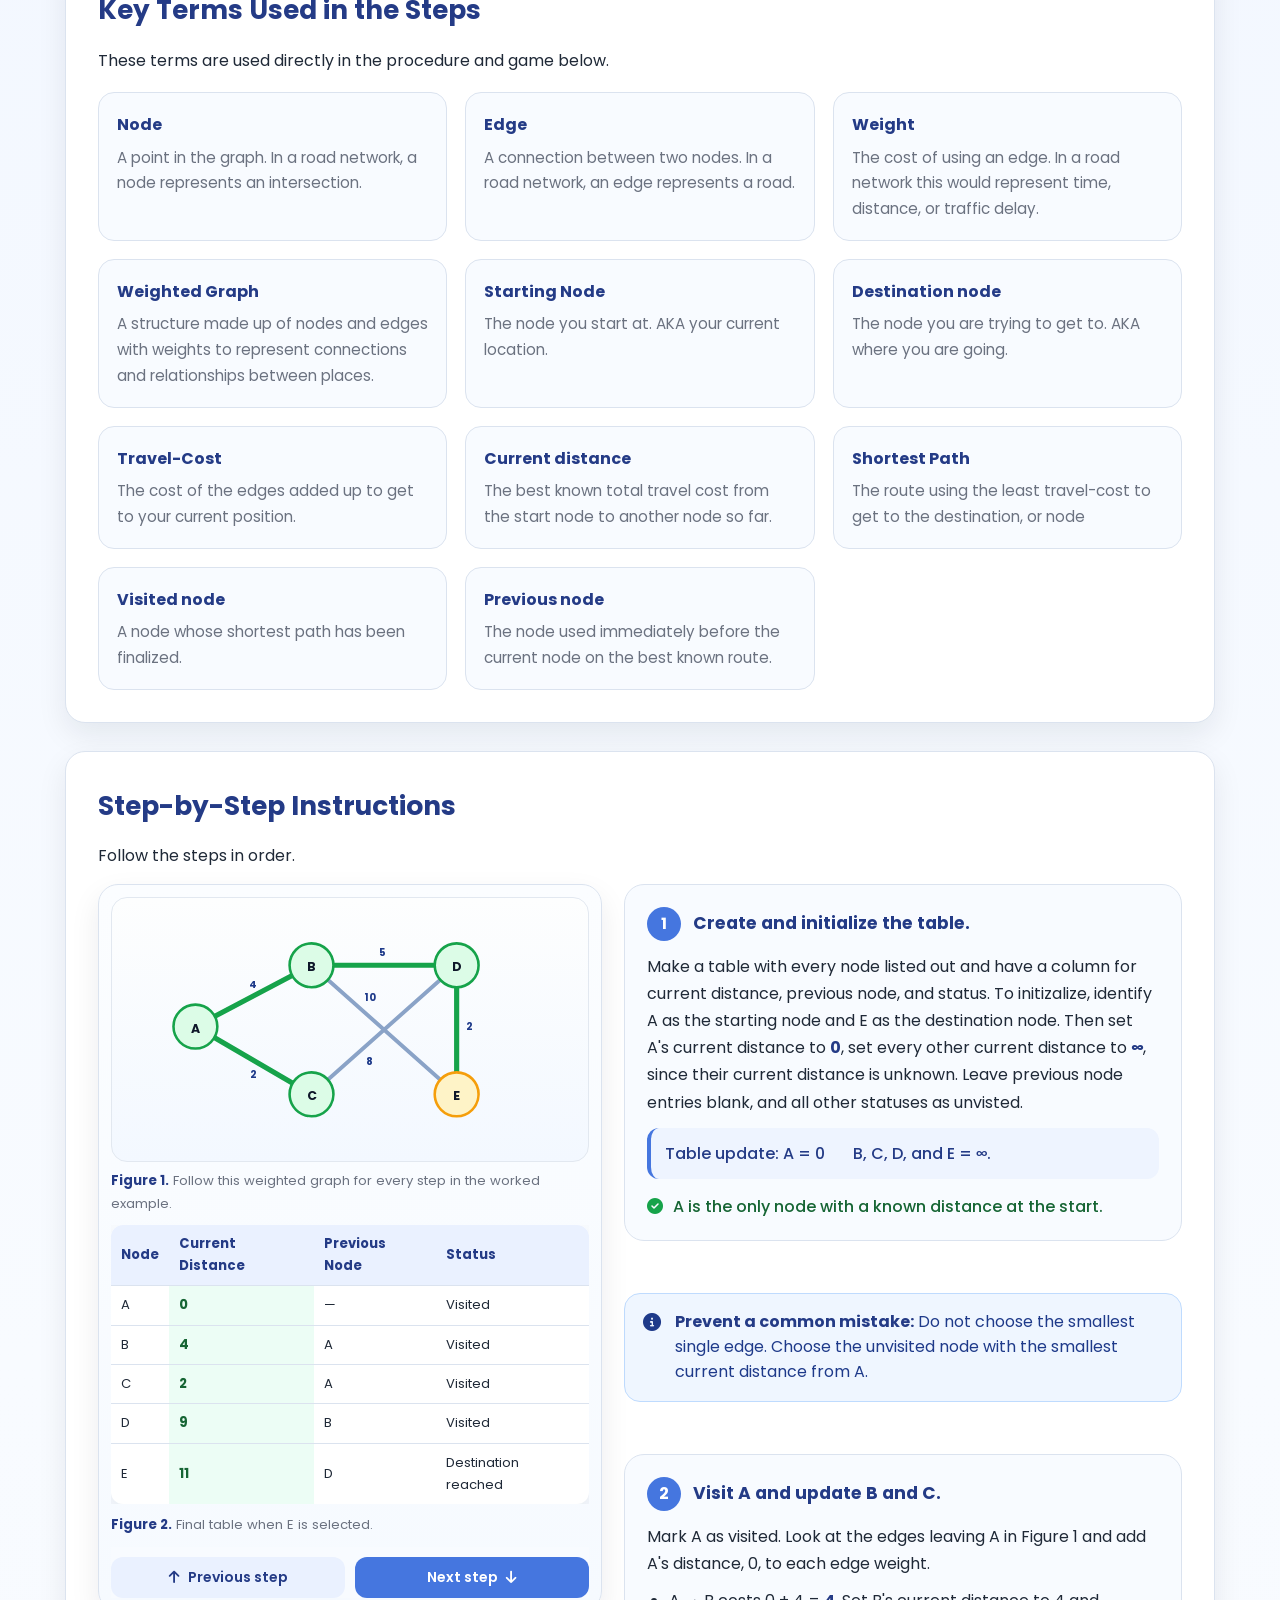
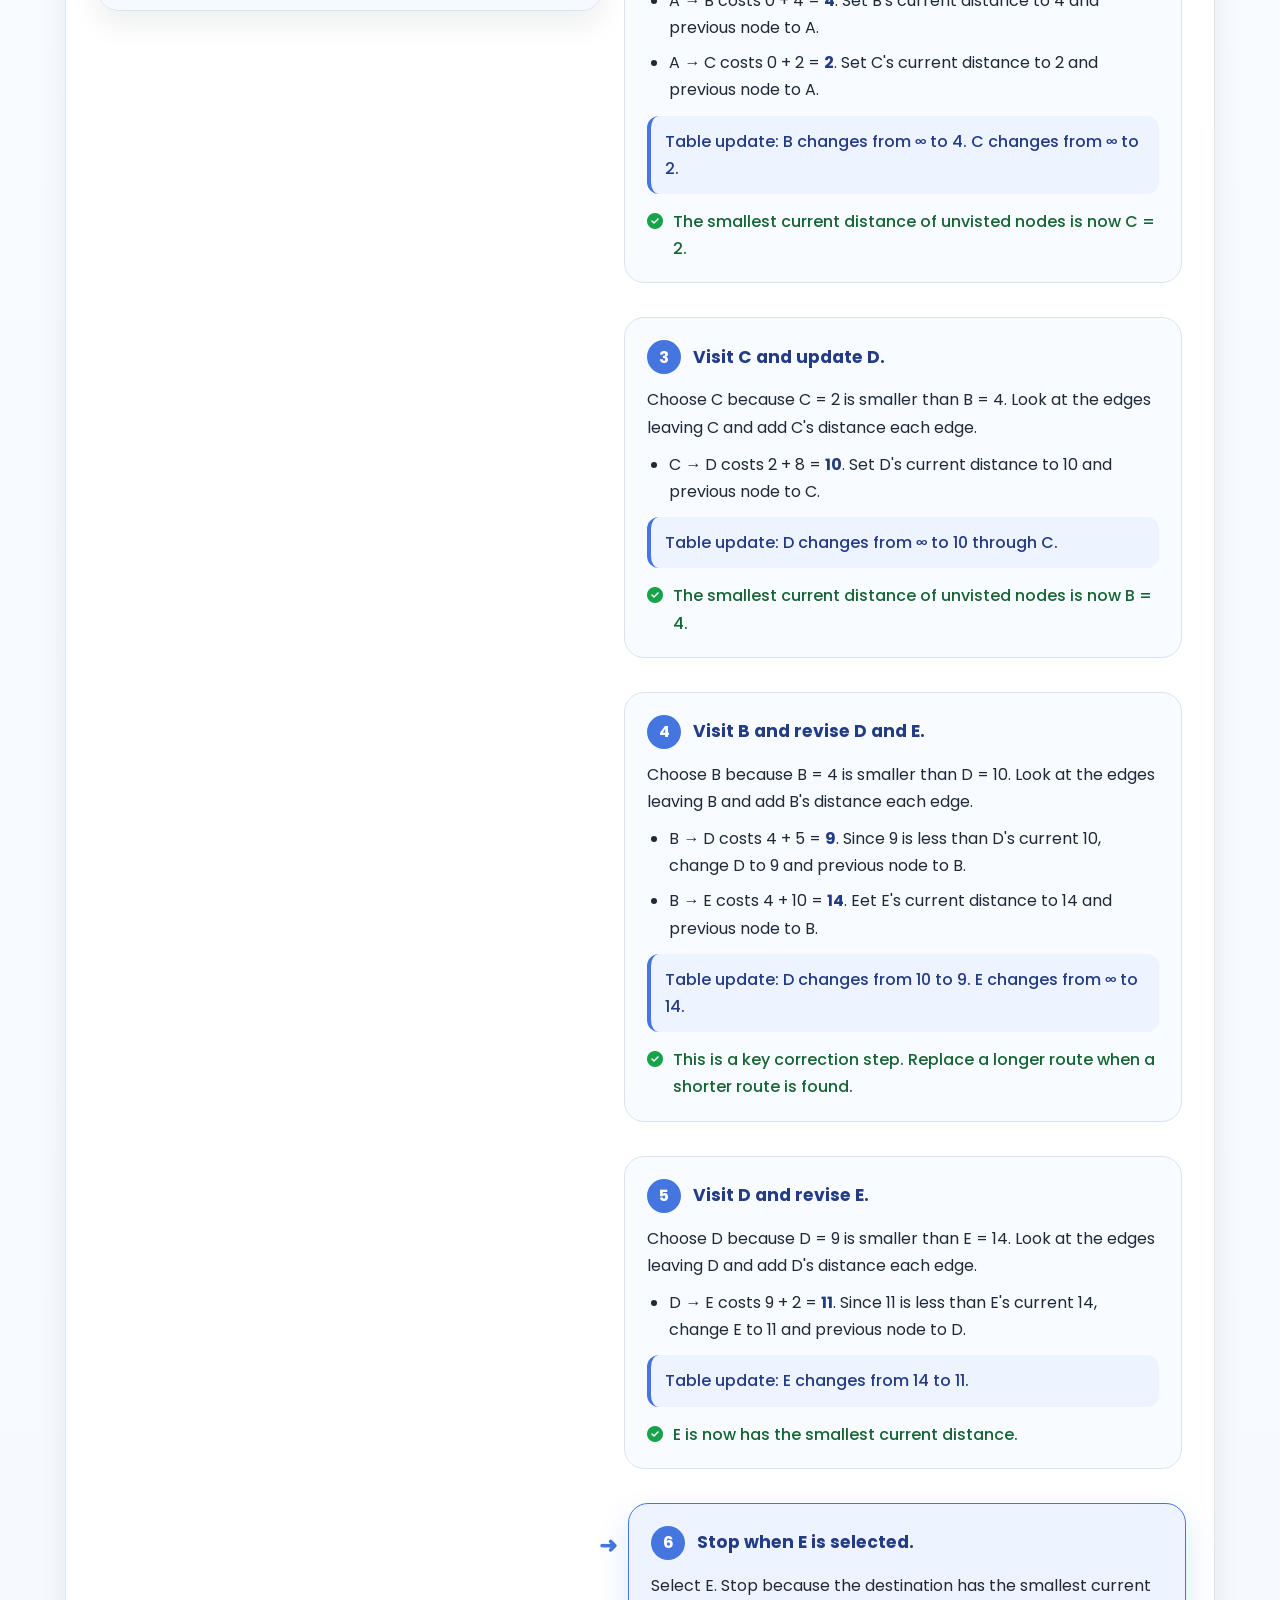
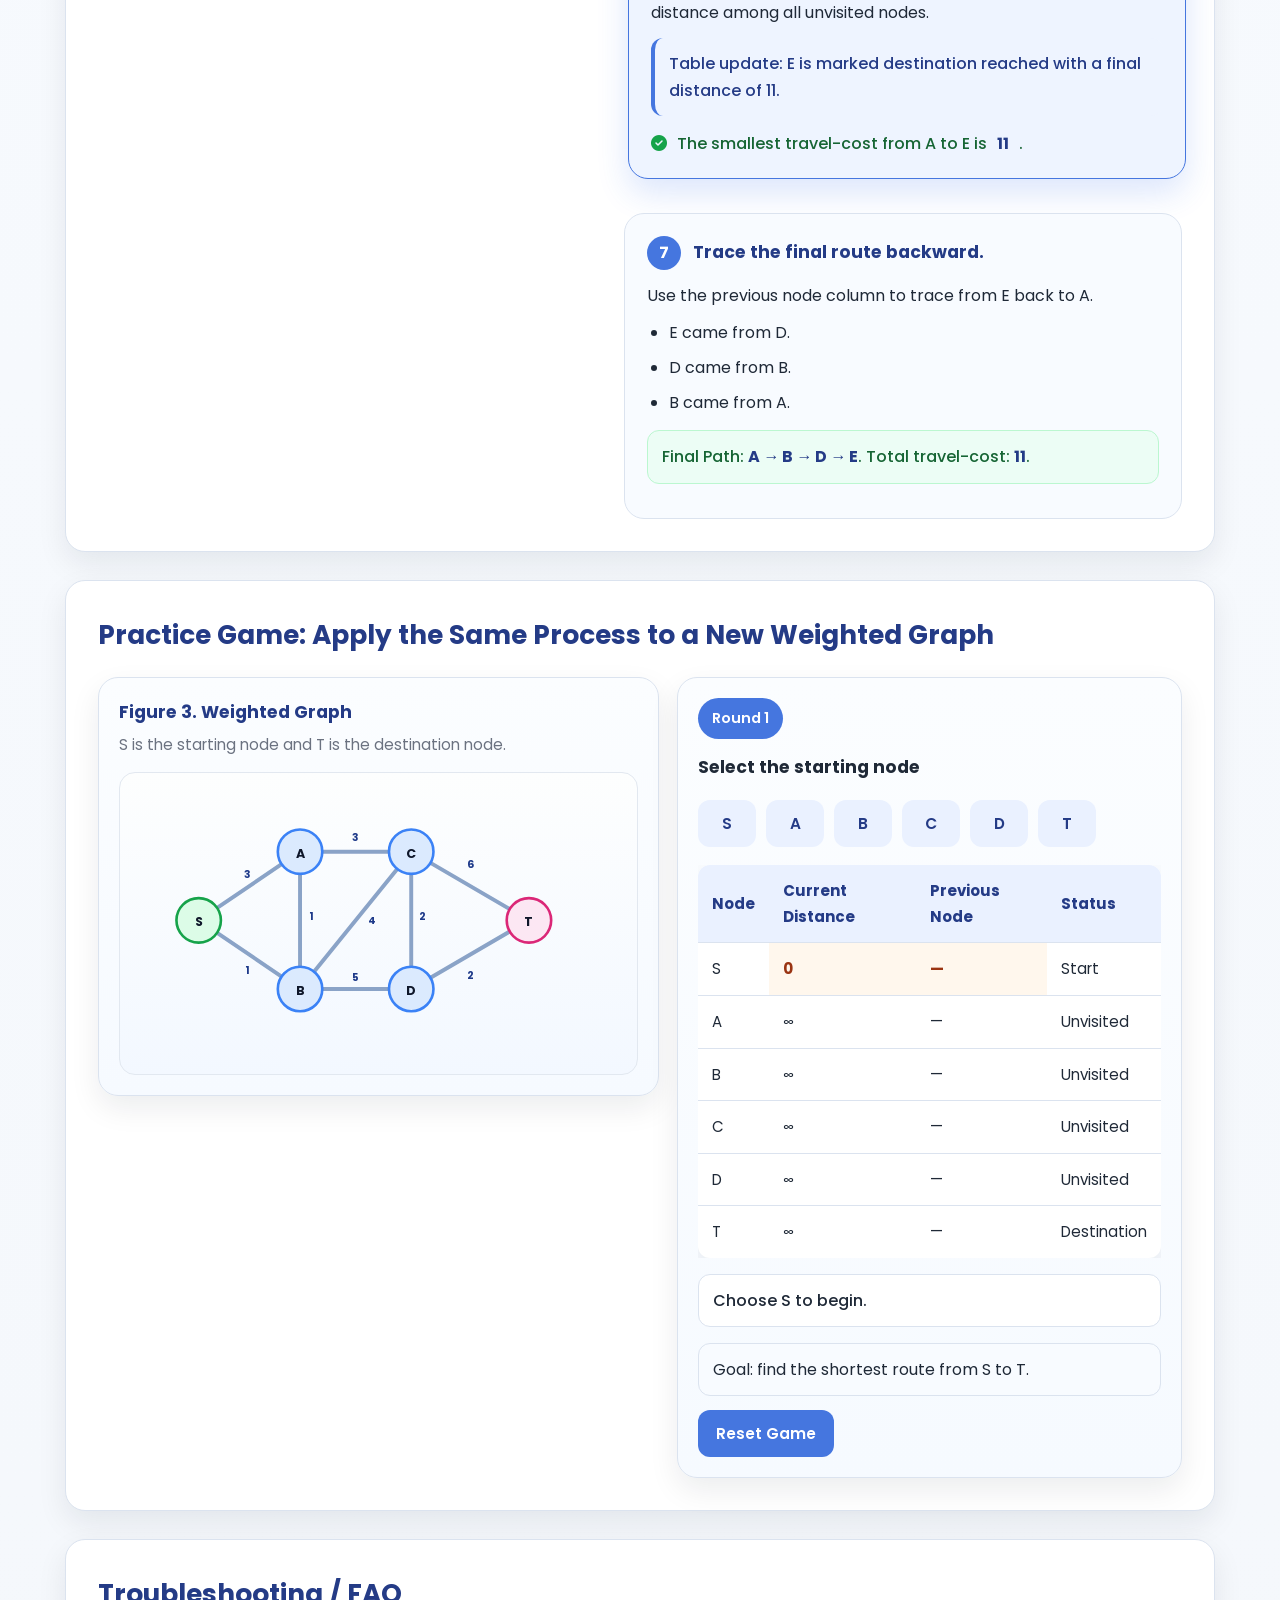
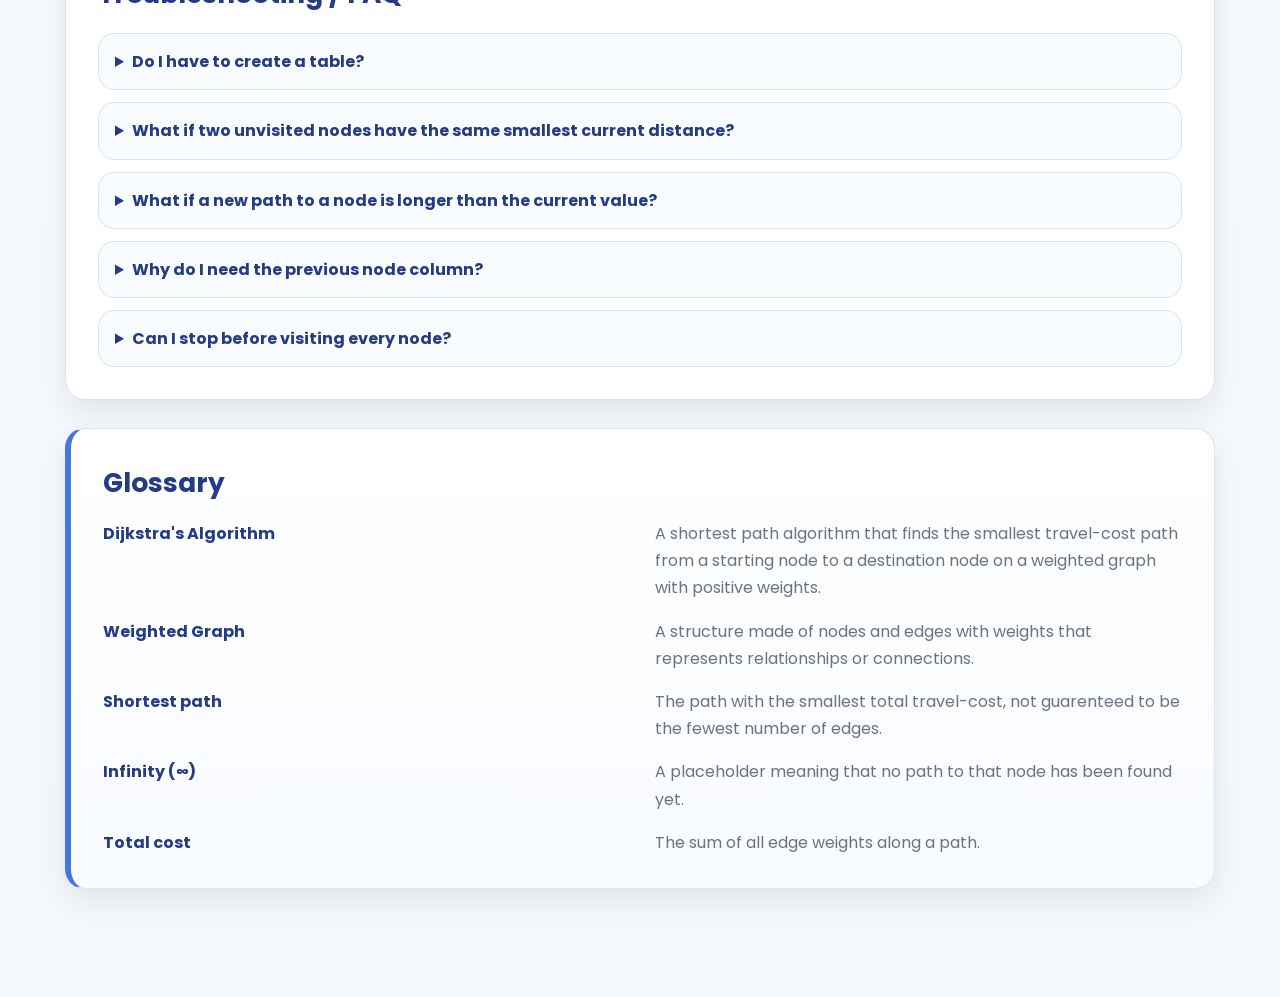
==== commit d6016ded: "Typo fixes" ====
--- a/instructions.html
+++ b/instructions.html
@@ -66,7 +66,7 @@
             </div>
             <p class="section-rationale">The six steps below preview the whole process before going into more detail.
                 You start by setting up the graph, then record starting distances. Next, you repeatedly choose the
-                smallest current distance of unvisited node and update nearby nodes. Continue until the destination is
+                smallest current distance of unvisited nodes and update nearby nodes. Continue until the destination is
                 finalized and trace the finished route.</p>
             <div class="phase-strip" aria-label="Major phases of the process"><span><strong>1</strong> Set up the
                     graph</span><span><strong>2</strong> Initialize distances</span><span><strong>3</strong> Select the
@@ -104,7 +104,7 @@
                 <div class="term-card"><strong>Weighted Graph</strong><span>A structure made up of nodes and edges with
                         weights to represent connections and relationships between places.</span></div>
                 <div class="term-card"><strong>Starting Node</strong><span>The node you start at. AKA your current
-                        locatio.n</span></div>
+                        location.</span></div>
                 <div class="term-card"><strong>Destination node</strong><span>The node you are trying to get to. AKA
                         where you are going.</span>
                 </div>
